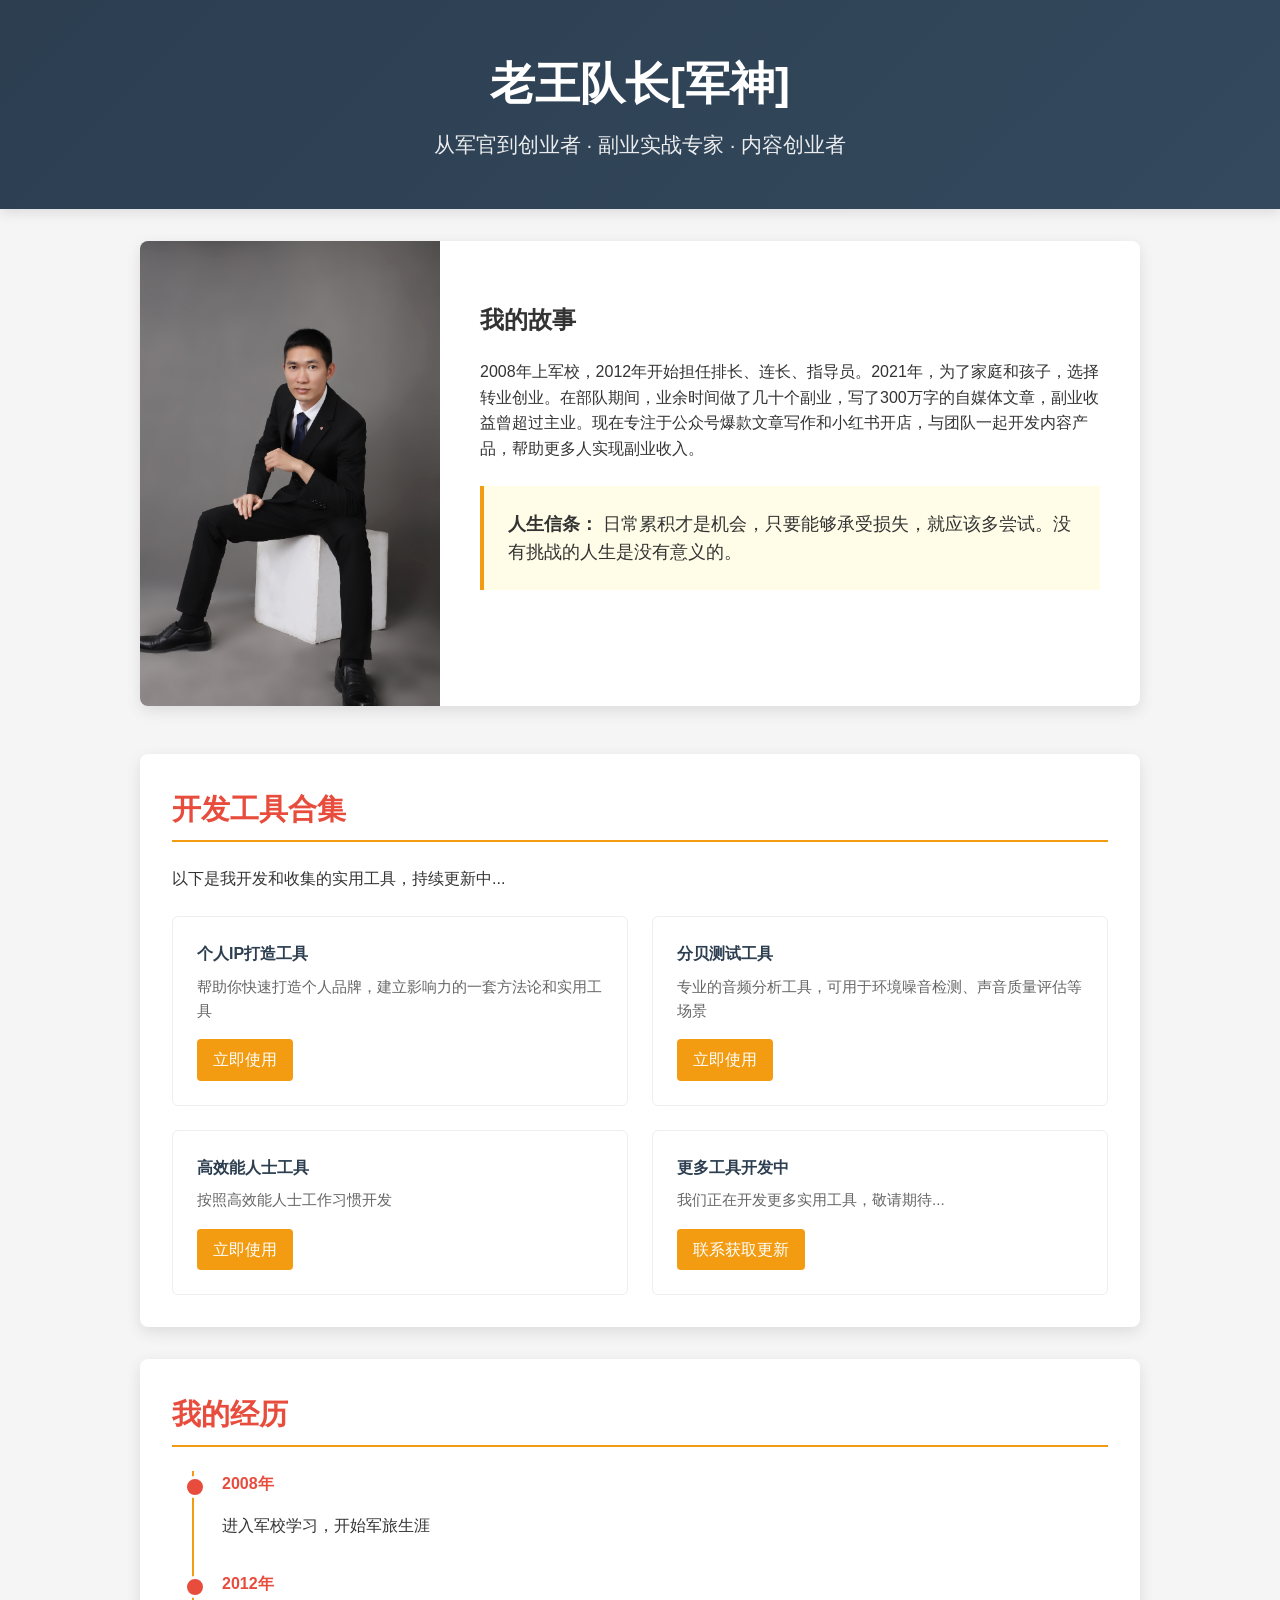
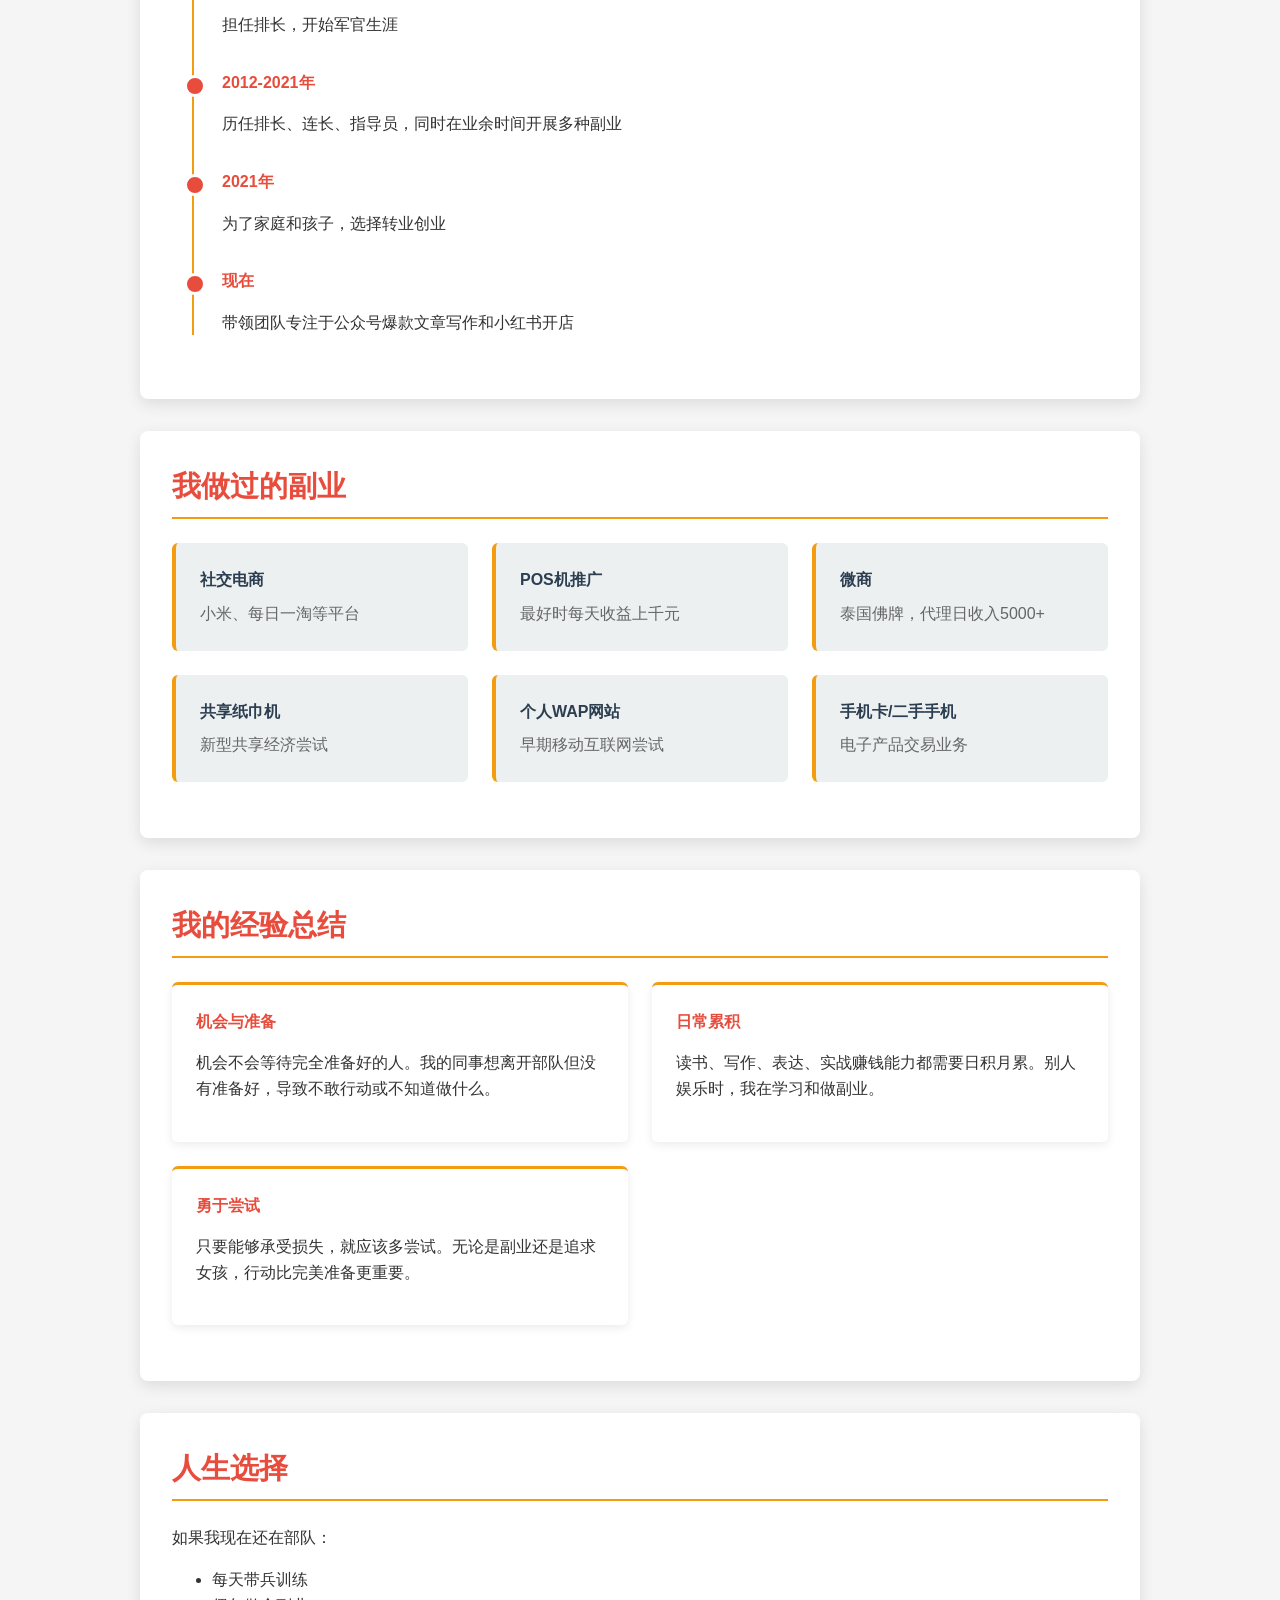
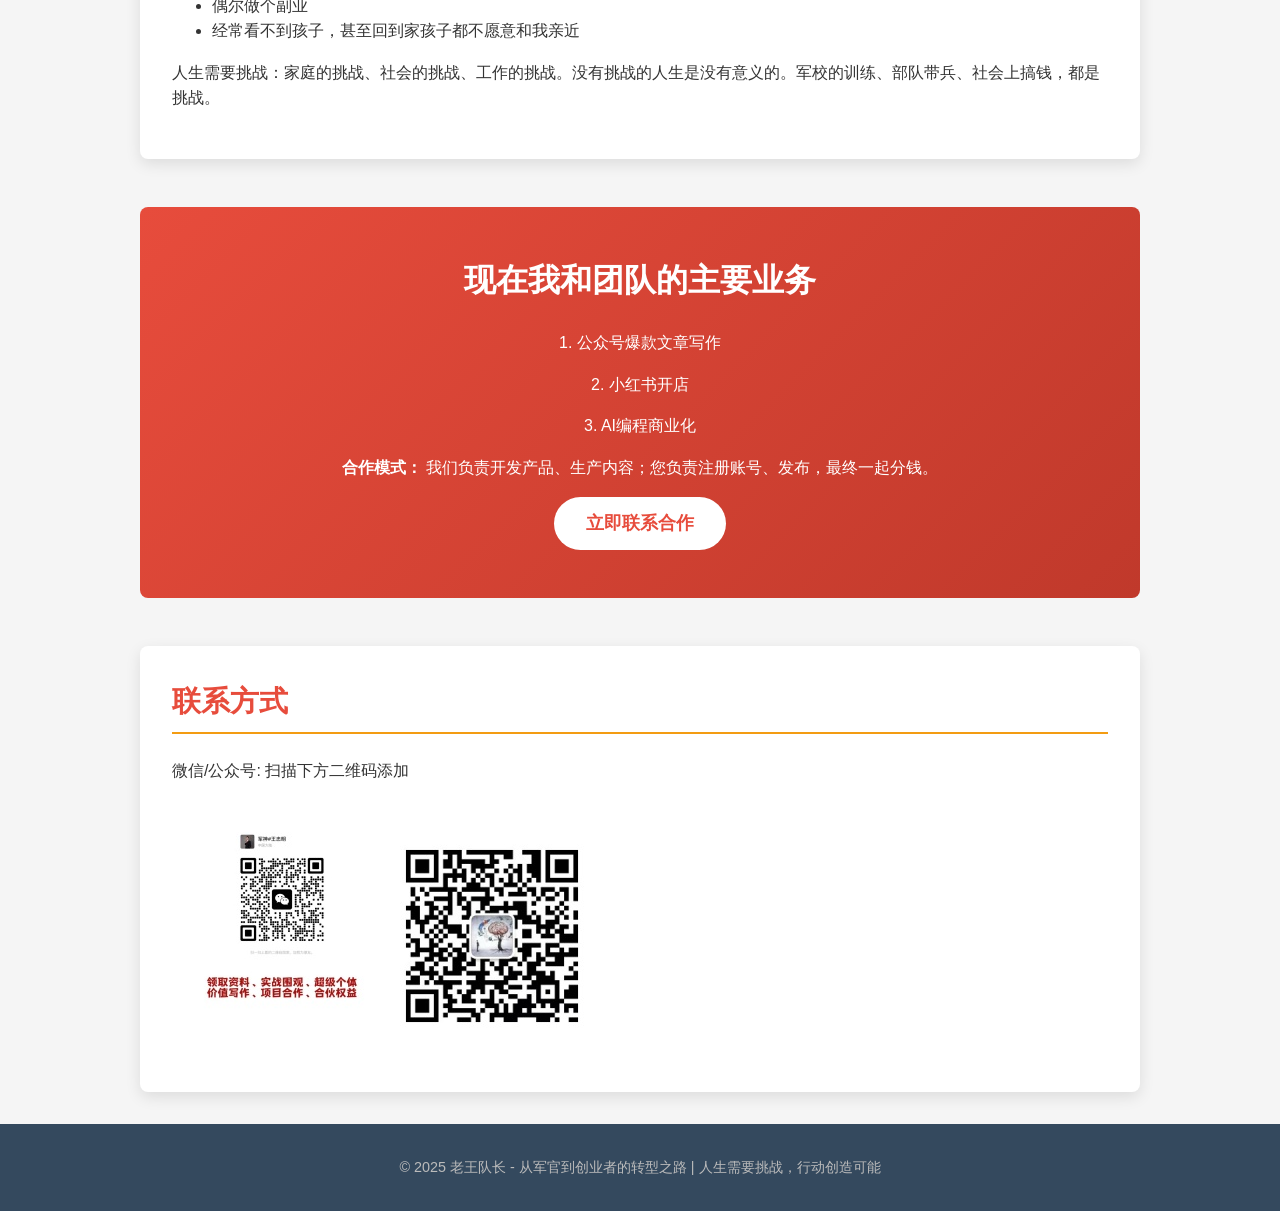
==== index.html @ f382cd91 "Update index.html" ====
<!DOCTYPE html>
<html lang="zh-CN">
<head>
    <meta charset="UTF-8">
    <meta name="viewport" content="width=device-width, initial-scale=1.0">
    <title>老王队长[军神] - 从军官到创业者的转型之路</title>
    <style>
        :root {
            --primary-color: #2c3e50;
            --secondary-color: #e74c3c;
            --accent-color: #f39c12;
            --light-color: #ecf0f1;
            --dark-color: #34495e;
        }
        body {
            font-family: 'Microsoft YaHei', 'PingFang SC', sans-serif;
            margin: 0;
            padding: 0;
            color: #333;
            line-height: 1.6;
            background-color: #f5f5f5;
        }
        .header {
            background: linear-gradient(135deg, var(--primary-color), var(--dark-color));
            color: white;
            text-align: center;
            padding: 3rem 0;
            position: relative;
            box-shadow: 0 4px 12px rgba(0, 0, 0, 0.1);
        }
        .header h1 {
            margin: 0;
            font-size: 2.8rem;
            font-weight: 700;
        }
        .header p {
            margin: 0.5rem 0 0;
            font-size: 1.3rem;
            opacity: 0.9;
            font-weight: 300;
        }
        .container {
            max-width: 1000px;
            margin: 2rem auto;
            padding: 0 1.5rem;
        }
        .profile-card {
            background: white;
            border-radius: 8px;
            box-shadow: 0 5px 15px rgba(0, 0, 0, 0.1);
            overflow: hidden;
            margin-bottom: 3rem;
            display: flex;
        }
        .profile-image {
            flex: 0 0 300px;
            background: #ddd;
            position: relative;
        }
        .profile-image img {
            width: 100%;
            height: 100%;
            object-fit: cover;
        }
        .profile-content {
            flex: 1;
            padding: 2.5rem;
        }
        .section {
            background: white;
            border-radius: 8px;
            box-shadow: 0 5px 15px rgba(0, 0, 0, 0.1);
            padding: 2rem;
            margin-bottom: 2rem;
        }
        .section-title {
            color: var(--secondary-color);
            border-bottom: 2px solid var(--accent-color);
            padding-bottom: 0.5rem;
            margin: 0 0 1.5rem;
            font-size: 1.8rem;
            font-weight: 600;
        }
        .highlight {
            background-color: #fffde7;
            padding: 1.5rem;
            border-left: 4px solid var(--accent-color);
            margin: 1.5rem 0;
            font-size: 1.1rem;
        }
        .timeline {
            position: relative;
            padding-left: 50px;
        }
        .timeline:before {
            content: '';
            position: absolute;
            left: 20px;
            top: 0;
            bottom: 0;
            width: 2px;
            background: var(--accent-color);
        }
        .timeline-item {
            position: relative;
            margin-bottom: 2rem;
        }
        .timeline-item:before {
            content: '';
            position: absolute;
            left: -38px;
            top: 5px;
            width: 16px;
            height: 16px;
            border-radius: 50%;
            background: var(--secondary-color);
            border: 3px solid white;
        }
        .timeline-year {
            font-weight: 700;
            color: var(--secondary-color);
            margin-bottom: 0.5rem;
        }
        .business-list {
            display: grid;
            grid-template-columns: repeat(auto-fill, minmax(250px, 1fr));
            gap: 1.5rem;
            margin: 1.5rem 0;
        }
        .business-card {
            background: var(--light-color);
            padding: 1.5rem;
            border-radius: 6px;
            border-left: 4px solid var(--accent-color);
        }
        .business-card h4 {
            margin: 0 0 0.5rem;
            color: var(--primary-color);
        }
        .business-card p {
            margin: 0;
            color: #666;
        }
        .insights {
            display: grid;
            grid-template-columns: repeat(auto-fill, minmax(300px, 1fr));
            gap: 1.5rem;
            margin: 1.5rem 0;
        }
        .insight-card {
            background: white;
            padding: 1.5rem;
            border-radius: 6px;
            box-shadow: 0 3px 10px rgba(0, 0, 0, 0.08);
            border-top: 3px solid var(--accent-color);
        }
        .insight-card h4 {
            margin: 0 0 1rem;
            color: var(--secondary-color);
        }
        .cta {
            background: linear-gradient(135deg, var(--secondary-color), #c0392b);
            color: white;
            text-align: center;
            padding: 3rem 2rem;
            border-radius: 8px;
            margin: 3rem 0;
        }
        .cta h2 {
            margin: 0 0 1.5rem;
            font-size: 2rem;
        }
        .cta-btn {
            display: inline-block;
            background: white;
            color: var(--secondary-color);
            padding: 0.8rem 2rem;
            border-radius: 30px;
            text-decoration: none;
            font-weight: 600;
            font-size: 1.1rem;
            transition: all 0.3s ease;
        }
        .cta-btn:hover {
            transform: translateY(-3px);
            box-shadow: 0 5px 15px rgba(0, 0, 0, 0.2);
        }
        .footer {
            text-align: center;
            padding: 2rem;
            background: var(--dark-color);
            color: #bbb;
            font-size: 0.9rem;
        }
        /* 新增工具合集样式 */
        .tools-section {
            background: white;
            border-radius: 8px;
            box-shadow: 0 5px 15px rgba(0, 0, 0, 0.1);
            padding: 2rem;
            margin-bottom: 2rem;
        }
        .tools-grid {
            display: grid;
            grid-template-columns: repeat(auto-fill, minmax(300px, 1fr));
            gap: 1.5rem;
            margin-top: 1.5rem;
        }
        .tool-card {
            border: 1px solid #eee;
            border-radius: 6px;
            padding: 1.5rem;
            transition: all 0.3s ease;
        }
        .tool-card:hover {
            transform: translateY(-5px);
            box-shadow: 0 10px 20px rgba(0, 0, 0, 0.1);
        }
        .tool-card h4 {
            margin: 0 0 0.5rem;
            color: var(--primary-color);
        }
        .tool-card p {
            margin: 0 0 1rem;
            color: #666;
            font-size: 0.95rem;
        }
        .tool-link {
            display: inline-block;
            background: var(--accent-color);
            color: white;
            padding: 0.5rem 1rem;
            border-radius: 4px;
            text-decoration: none;
            font-weight: 500;
            transition: all 0.3s ease;
        }
        .tool-link:hover {
            background: var(--secondary-color);
        }
        @media (max-width: 768px) {
            .profile-card {
                flex-direction: column;
            }
            .profile-image {
                flex: 0 0 250px;
            }
            .header h1 {
                font-size: 2.2rem;
            }
        }
    </style>
</head>
<body>
    <div class="header">
        <h1>老王队长[军神]</h1>
        <p>从军官到创业者 · 副业实战专家 · 内容创业者</p>
    </div>

    <div class="container">
        <div class="profile-card">
            <div class="profile-image">
                <!-- 替换为您的真实照片 -->
                <img src="zhaopian1.jpg" alt="军神">
            </div>
            <div class="profile-content">
                <h2>我的故事</h2>
                <p>2008年上军校，2012年开始担任排长、连长、指导员。2021年，为了家庭和孩子，选择转业创业。在部队期间，业余时间做了几十个副业，写了300万字的自媒体文章，副业收益曾超过主业。现在专注于公众号爆款文章写作和小红书开店，与团队一起开发内容产品，帮助更多人实现副业收入。</p>
                
                <div class="highlight">
                    <strong>人生信条：</strong> 日常累积才是机会，只要能够承受损失，就应该多尝试。没有挑战的人生是没有意义的。
                </div>
            </div>
        </div>

        <!-- 新增工具合集栏目 -->
        <div class="tools-section">
            <h2 class="section-title">开发工具合集</h2>
            <p>以下是我开发和收集的实用工具，持续更新中...</p>
            
            <div class="tools-grid">
                <div class="tool-card">
                    <h4>个人IP打造工具</h4>
                    <p>帮助你快速打造个人品牌，建立影响力的一套方法论和实用工具</p>
                    <a href="ger.html" class="tool-link">立即使用</a>
                </div>
                
                <div class="tool-card">
                    <h4>分贝测试工具</h4>
                    <p>专业的音频分析工具，可用于环境噪音检测、声音质量评估等场景</p>
                    <a href="fenbei.html" class="tool-link">立即使用</a>
                </div>

                   <div class="tool-card">
                    <h4>高效能人士工具</h4>
                    <p>按照高效能人士工作习惯开发</p>
                    <a href="qige.html" class="tool-link">立即使用</a>
                </div>
                
                <div class="tool-card">
                    <h4>更多工具开发中</h4>
                    <p>我们正在开发更多实用工具，敬请期待...</p>
                    <a href="#contact" class="tool-link">联系获取更新</a>
                </div>
            </div>
        </div>

        <div class="section">
            <h2 class="section-title">我的经历</h2>
            <div class="timeline">
                <div class="timeline-item">
                    <div class="timeline-year">2008年</div>
                    <p>进入军校学习，开始军旅生涯</p>
                </div>
                <div class="timeline-item">
                    <div class="timeline-year">2012年</div>
                    <p>担任排长，开始军官生涯</p>
                </div>
                <div class="timeline-item">
                    <div class="timeline-year">2012-2021年</div>
                    <p>历任排长、连长、指导员，同时在业余时间开展多种副业</p>
                </div>
                <div class="timeline-item">
                    <div class="timeline-year">2021年</div>
                    <p>为了家庭和孩子，选择转业创业</p>
                </div>
                <div class="timeline-item">
                    <div class="timeline-year">现在</div>
                    <p>带领团队专注于公众号爆款文章写作和小红书开店</p>
                </div>
            </div>
        </div>

        <div class="section">
            <h2 class="section-title">我做过的副业</h2>
            <div class="business-list">
                <div class="business-card">
                    <h4>社交电商</h4>
                    <p>小米、每日一淘等平台</p>
                </div>
                <div class="business-card">
                    <h4>POS机推广</h4>
                    <p>最好时每天收益上千元</p>
                </div>
                <div class="business-card">
                    <h4>微商</h4>
                    <p>泰国佛牌，代理日收入5000+</p>
                </div>
                <div class="business-card">
                    <h4>共享纸巾机</h4>
                    <p>新型共享经济尝试</p>
                </div>
                <div class="business-card">
                    <h4>个人WAP网站</h4>
                    <p>早期移动互联网尝试</p>
                </div>
                <div class="business-card">
                    <h4>手机卡/二手手机</h4>
                    <p>电子产品交易业务</p>
                </div>
            </div>
        </div>

        <div class="section">
            <h2 class="section-title">我的经验总结</h2>
            <div class="insights">
                <div class="insight-card">
                    <h4>机会与准备</h4>
                    <p>机会不会等待完全准备好的人。我的同事想离开部队但没有准备好，导致不敢行动或不知道做什么。</p>
                </div>
                <div class="insight-card">
                    <h4>日常累积</h4>
                    <p>读书、写作、表达、实战赚钱能力都需要日积月累。别人娱乐时，我在学习和做副业。</p>
                </div>
                <div class="insight-card">
                    <h4>勇于尝试</h4>
                    <p>只要能够承受损失，就应该多尝试。无论是副业还是追求女孩，行动比完美准备更重要。</p>
                </div>
            </div>
        </div>

        <div class="section">
            <h2 class="section-title">人生选择</h2>
            <p>如果我现在还在部队：</p>
            <ul>
                <li>每天带兵训练</li>
                <li>偶尔做个副业</li>
                <li>经常看不到孩子，甚至回到家孩子都不愿意和我亲近</li>
            </ul>
            <p>人生需要挑战：家庭的挑战、社会的挑战、工作的挑战。没有挑战的人生是没有意义的。军校的训练、部队带兵、社会上搞钱，都是挑战。</p>
        </div>

        <div class="cta">
            <h2>现在我和团队的主要业务</h2>
            <p>1. 公众号爆款文章写作</p>
            <p>2. 小红书开店</p>
            <p>3. AI编程商业化</p>
            <p><strong>合作模式：</strong> 我们负责开发产品、生产内容；您负责注册账号、发布，最终一起分钱。</p>
            <a href="#contact" class="cta-btn">立即联系合作</a>
        </div>

        <div id="contact" class="section">
            <h2 class="section-title">联系方式</h2>
            <p>微信/公众号: 扫描下方二维码添加</p>
            <!-- 这里可以添加微信二维码图片 -->
            <img src="erweima2.jpg" alt="微信二维码" style="margin: 1rem 0;"><img src="jzdn2.jpg" alt="公众号二维码" style="margin: 1rem 0;">
        </div>
    </div>

    <div class="footer">
        &copy; 2025 老王队长 - 从军官到创业者的转型之路 | 人生需要挑战，行动创造可能
    </div>
</body>
</html>
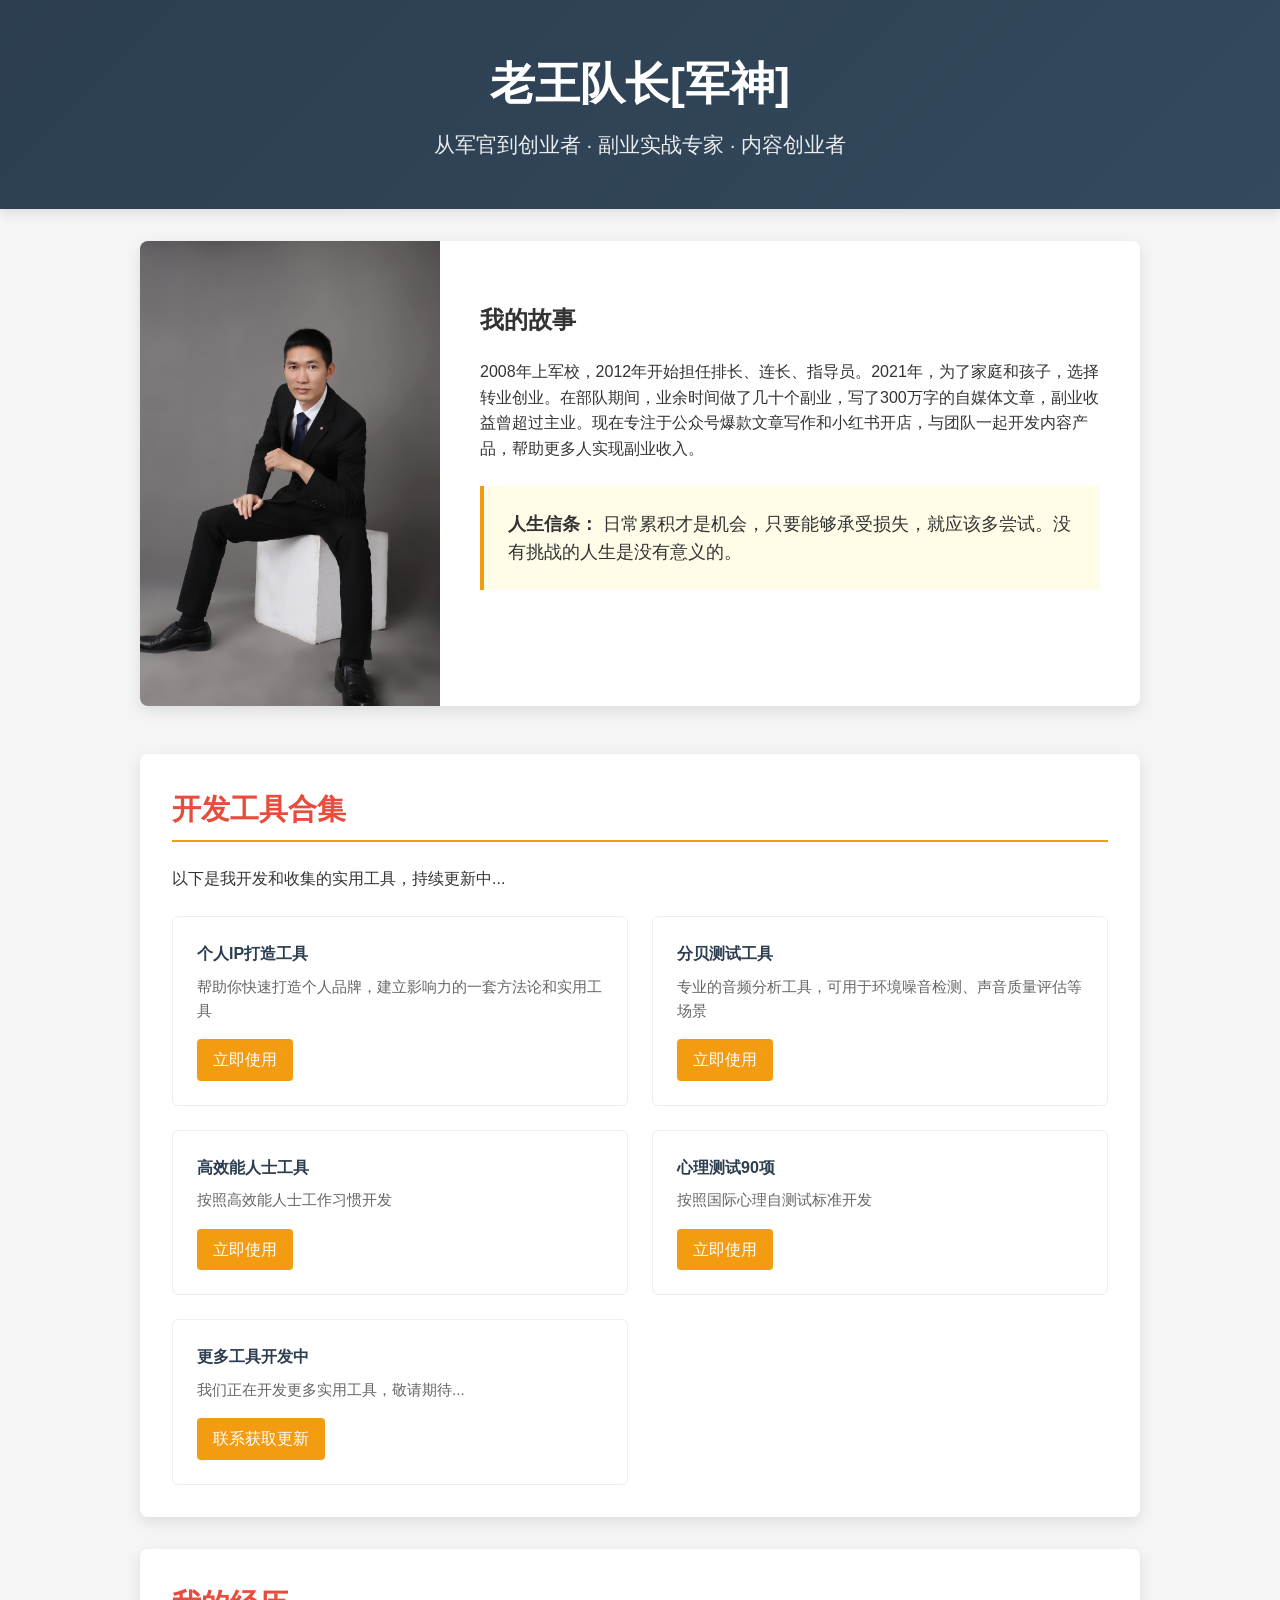
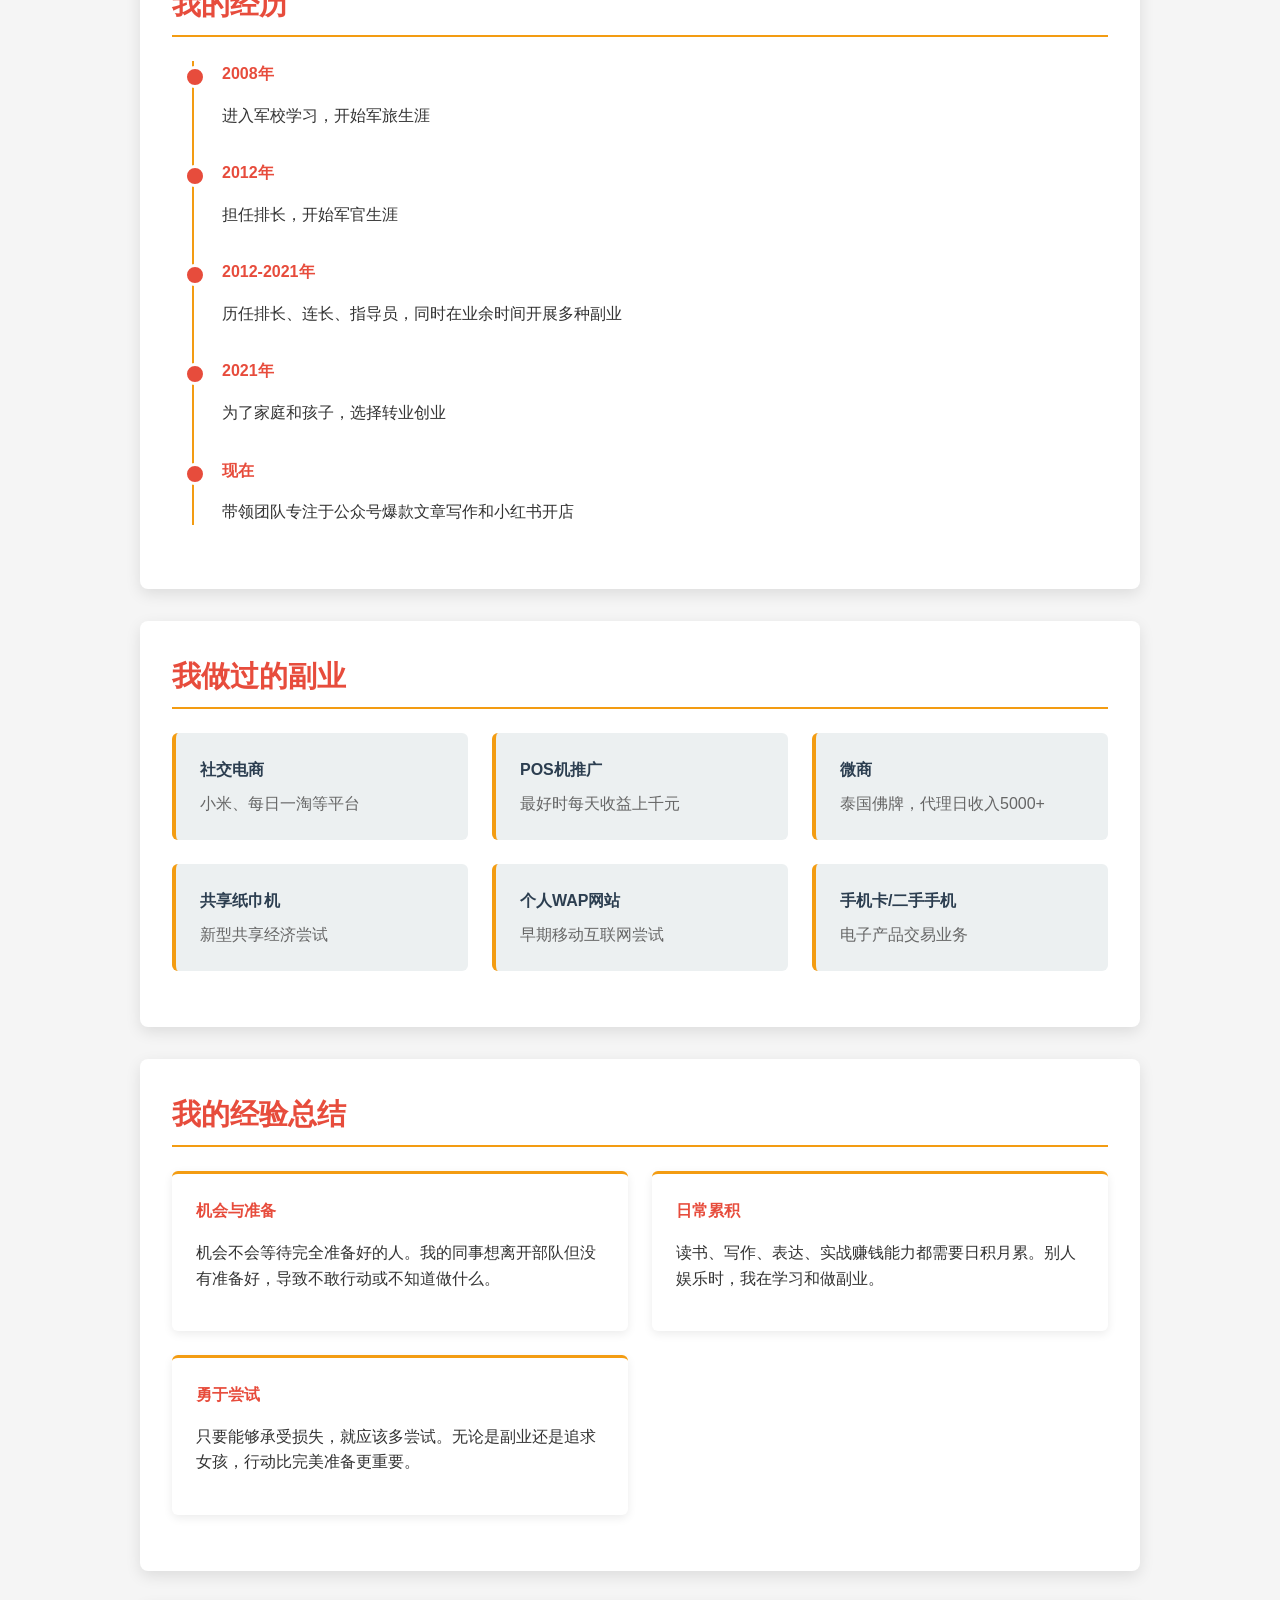
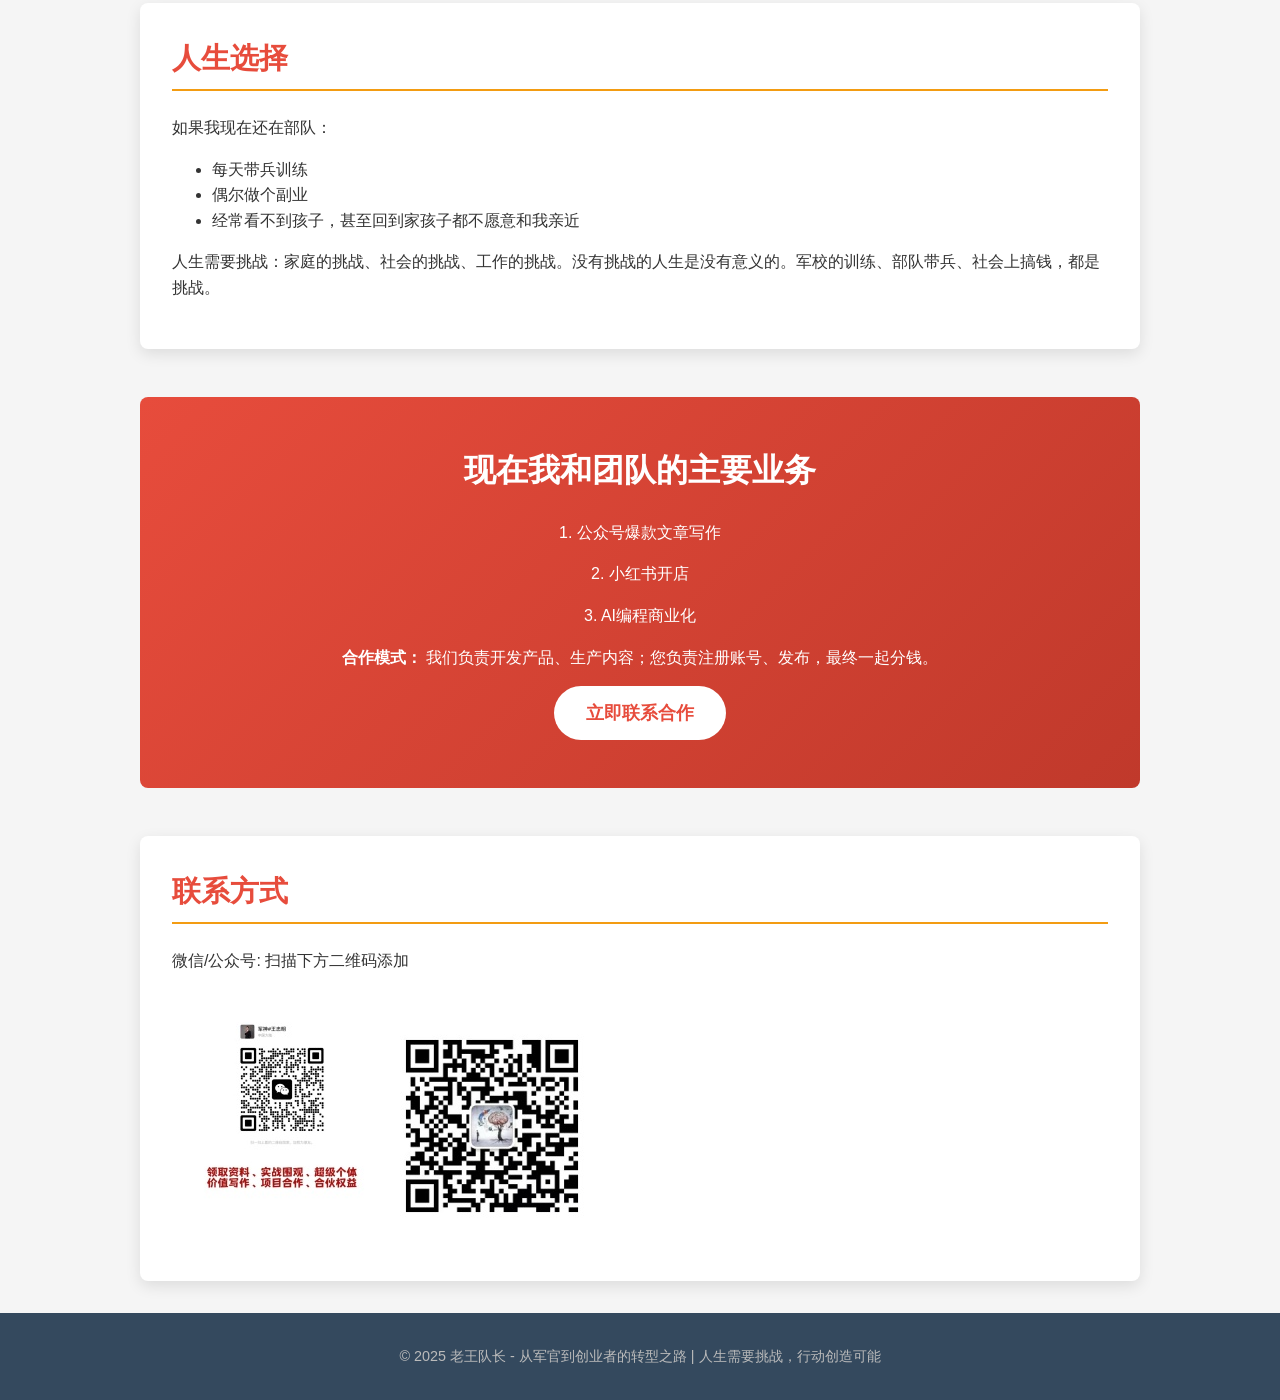
==== commit 3e8abc26: "Update index.html" ====
--- a/index.html
+++ b/index.html
@@ -296,7 +296,11 @@
                     <p>按照高效能人士工作习惯开发</p>
                     <a href="qige.html" class="tool-link">立即使用</a>
                 </div>
-                
+                 <div class="tool-card">
+                    <h4>心理测试90项</h4>
+                    <p>按照国际心理自测试标准开发</p>
+                    <a href="scl90.html" class="tool-link">立即使用</a>
+                </div>
                 <div class="tool-card">
                     <h4>更多工具开发中</h4>
                     <p>我们正在开发更多实用工具，敬请期待...</p>
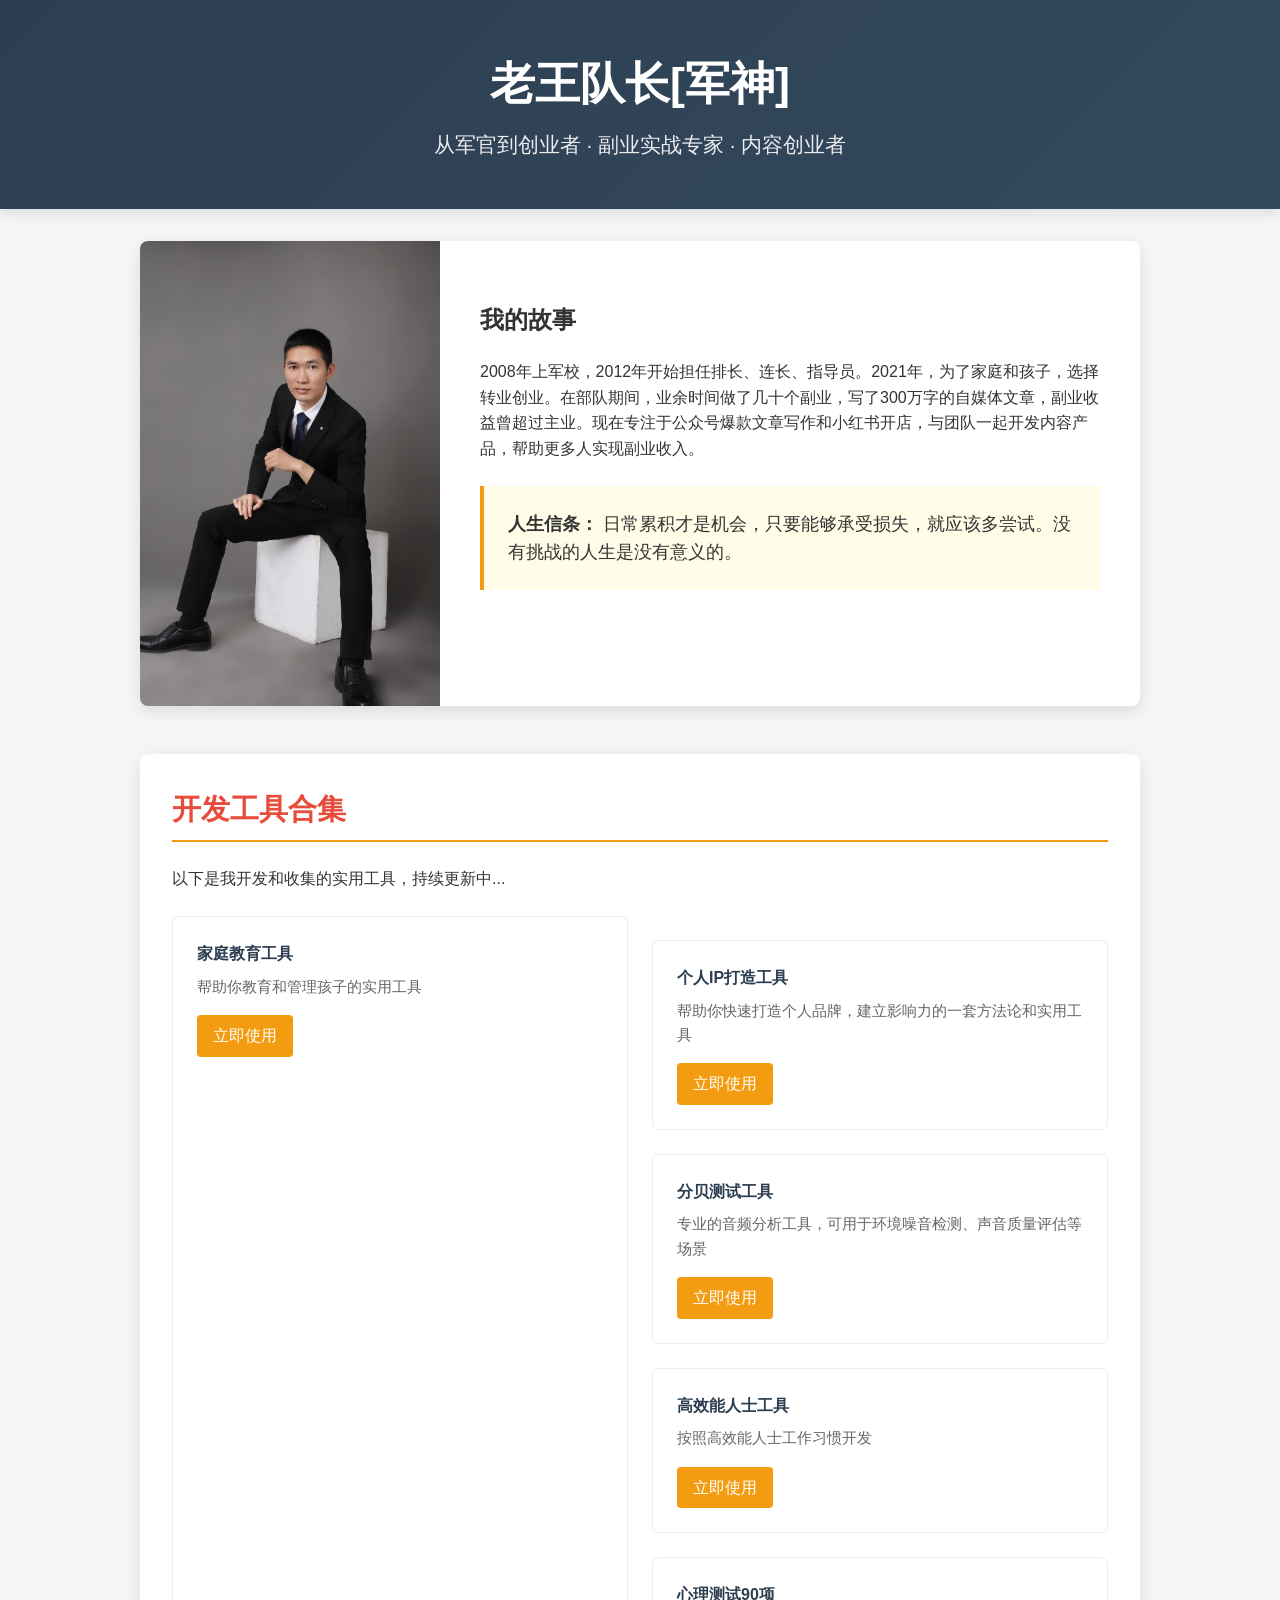
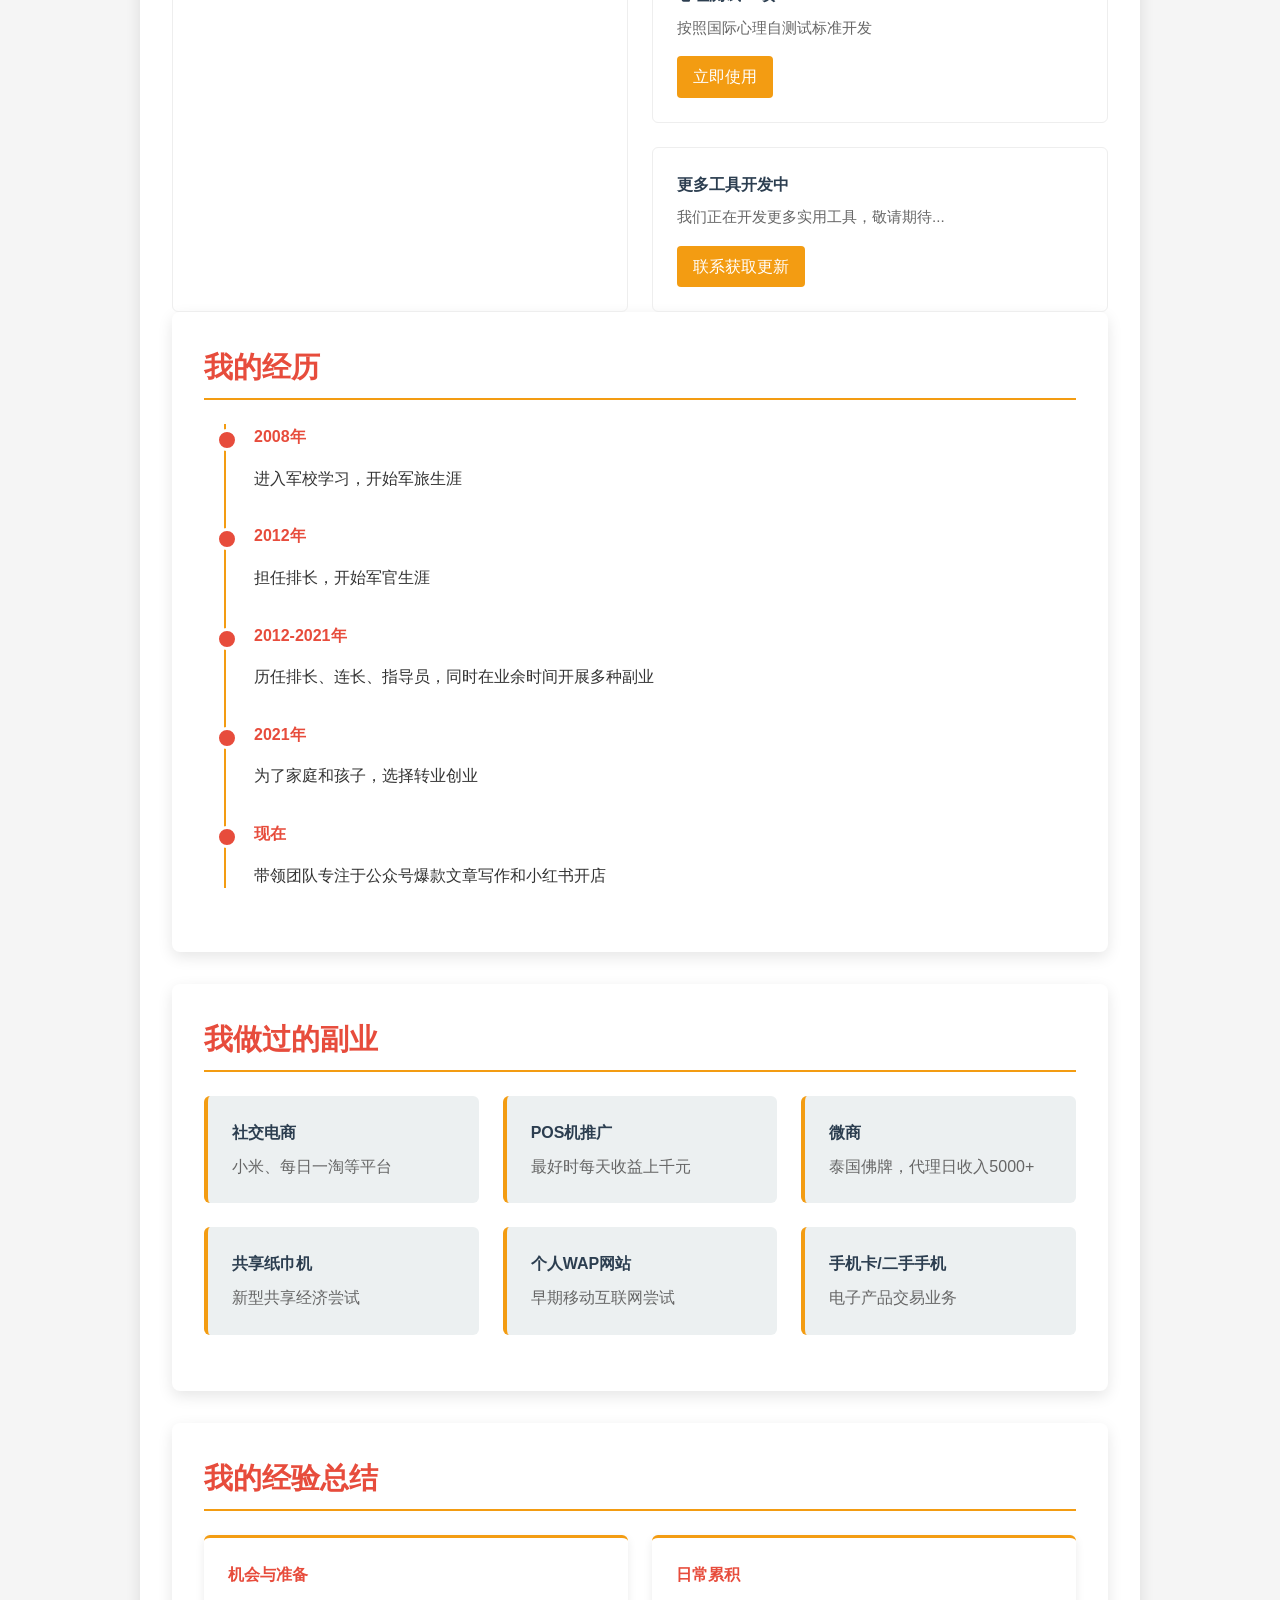
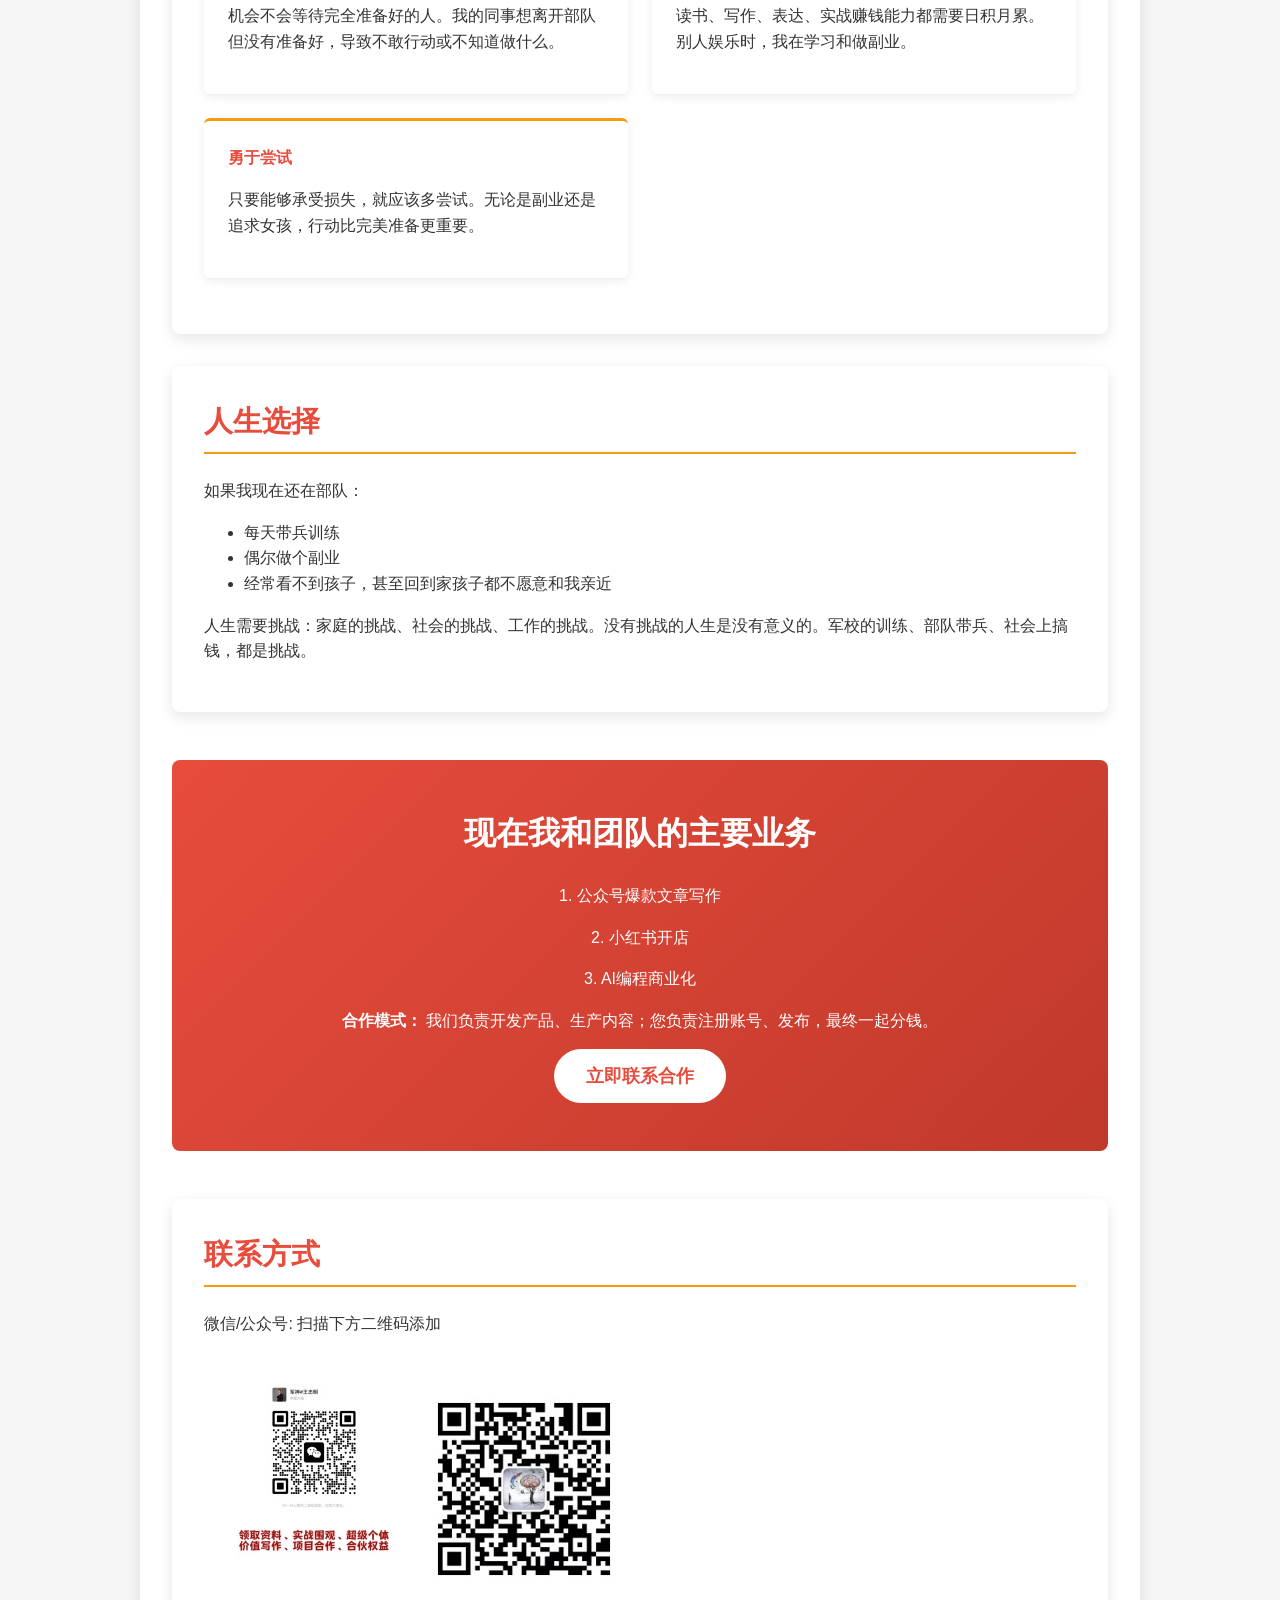
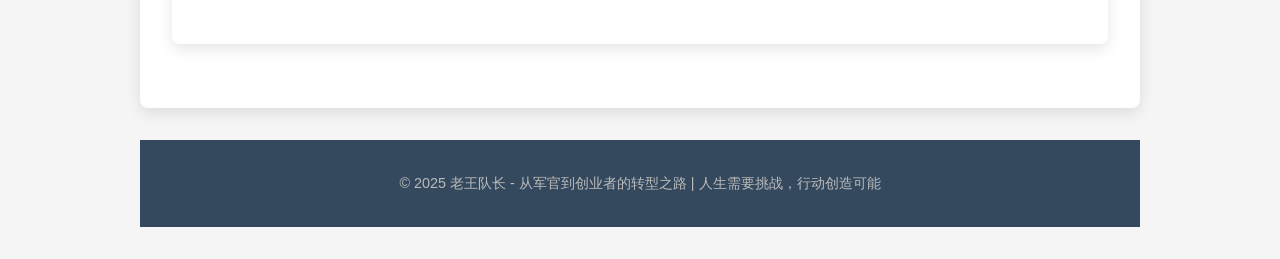
==== commit d5af7b62: "Update index.html" ====
--- a/index.html
+++ b/index.html
@@ -277,6 +277,12 @@
         <div class="tools-section">
             <h2 class="section-title">开发工具合集</h2>
             <p>以下是我开发和收集的实用工具，持续更新中...</p>
+                 <div class="tools-grid">
+                <div class="tool-card">
+                    <h4>家庭教育工具</h4>
+                    <p>帮助你教育和管理孩子的实用工具</p>
+                    <a href="jiating.html" class="tool-link">立即使用</a>
+                </div>
             
             <div class="tools-grid">
                 <div class="tool-card">
@@ -416,3 +422,5 @@
     </div>
 </body>
 </html>
+<script async src="https://pagead2.googlesyndication.com/pagead/js/adsbygoogle.js?client=ca-pub-6519761558494072"
+     crossorigin="anonymous"></script>
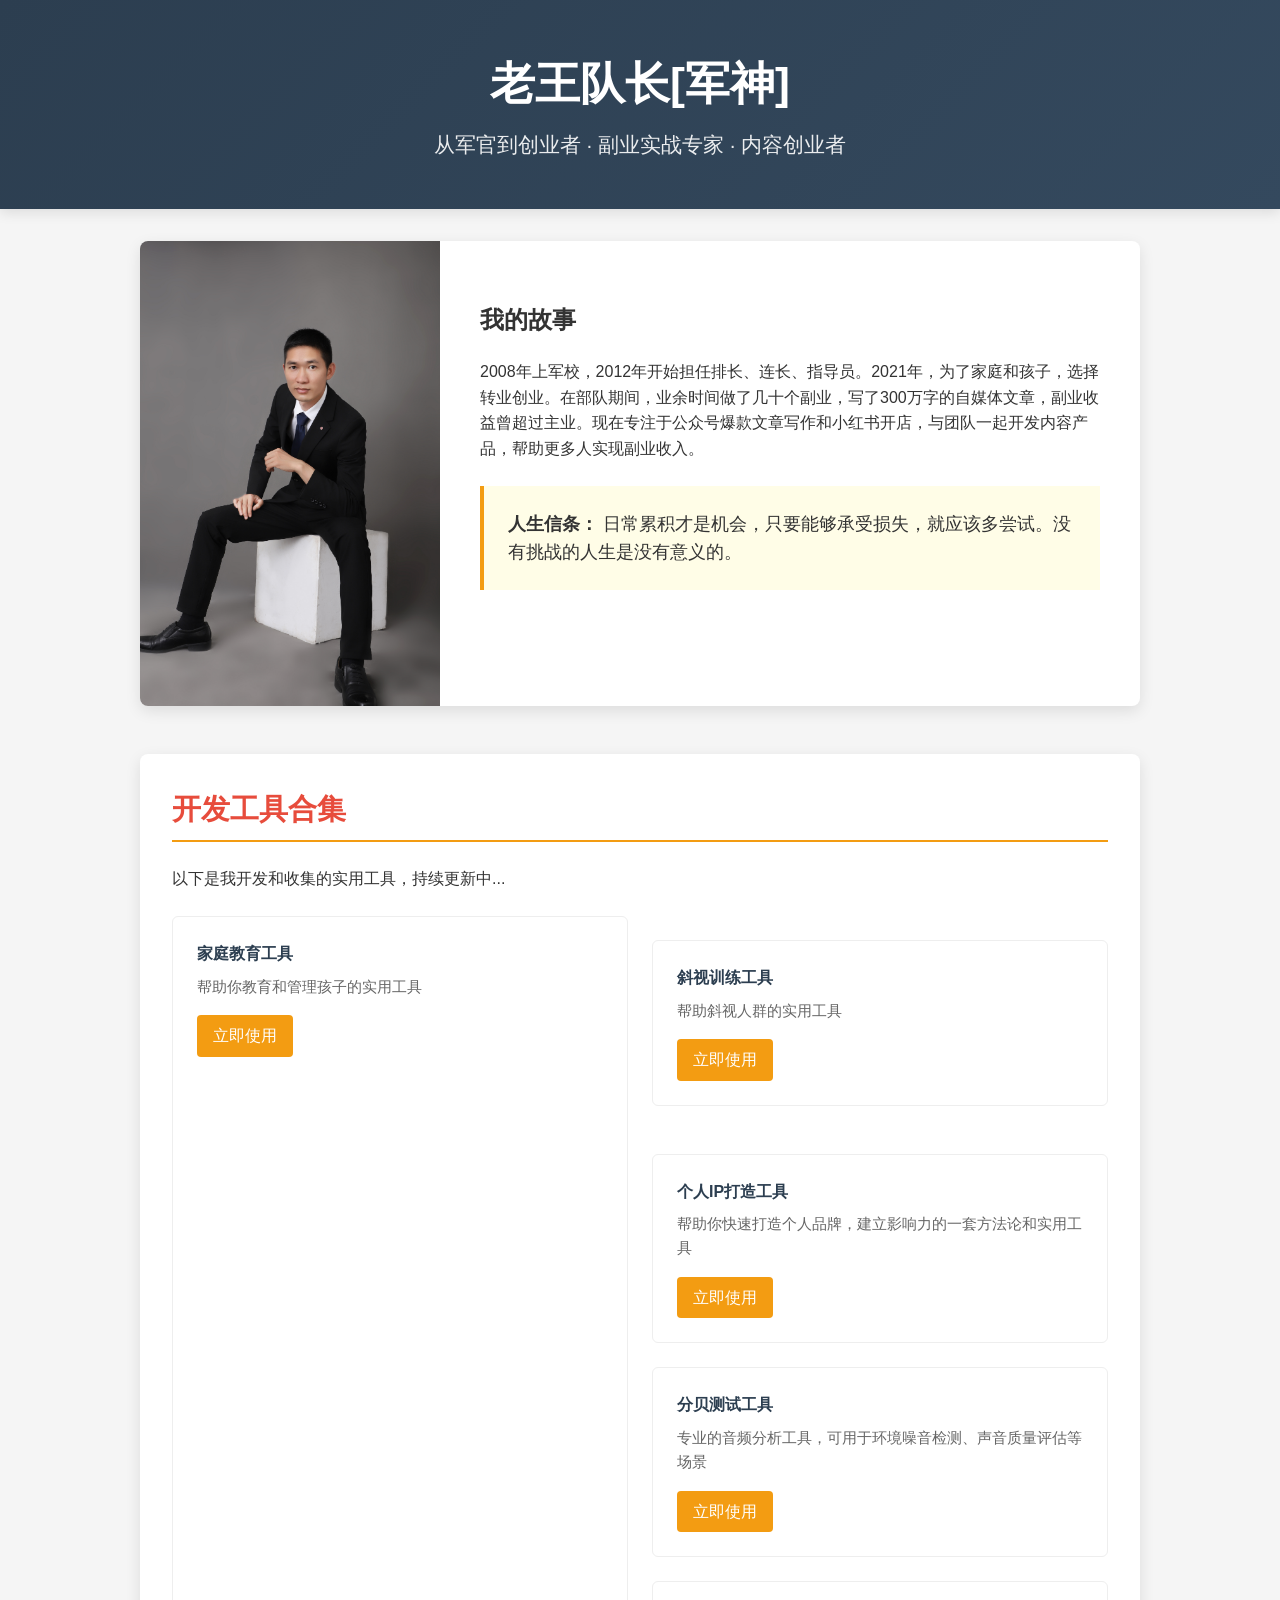
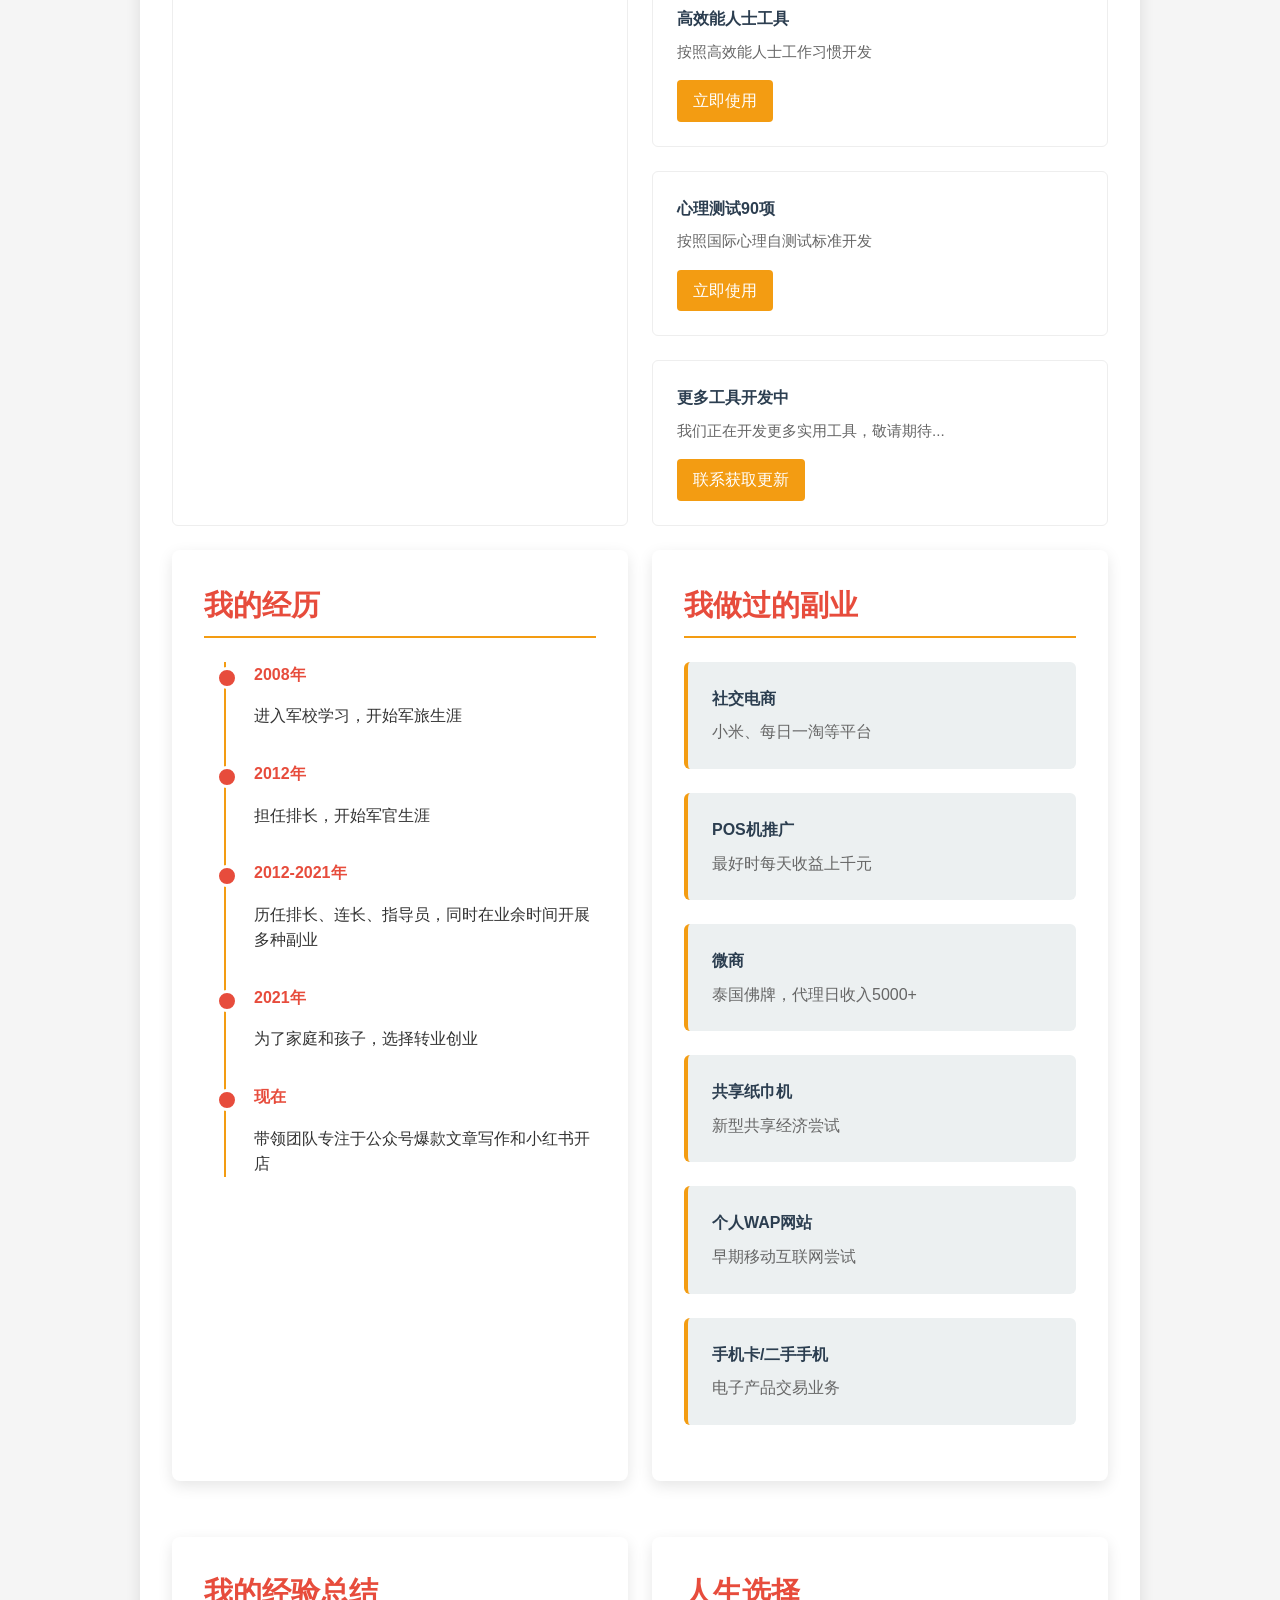
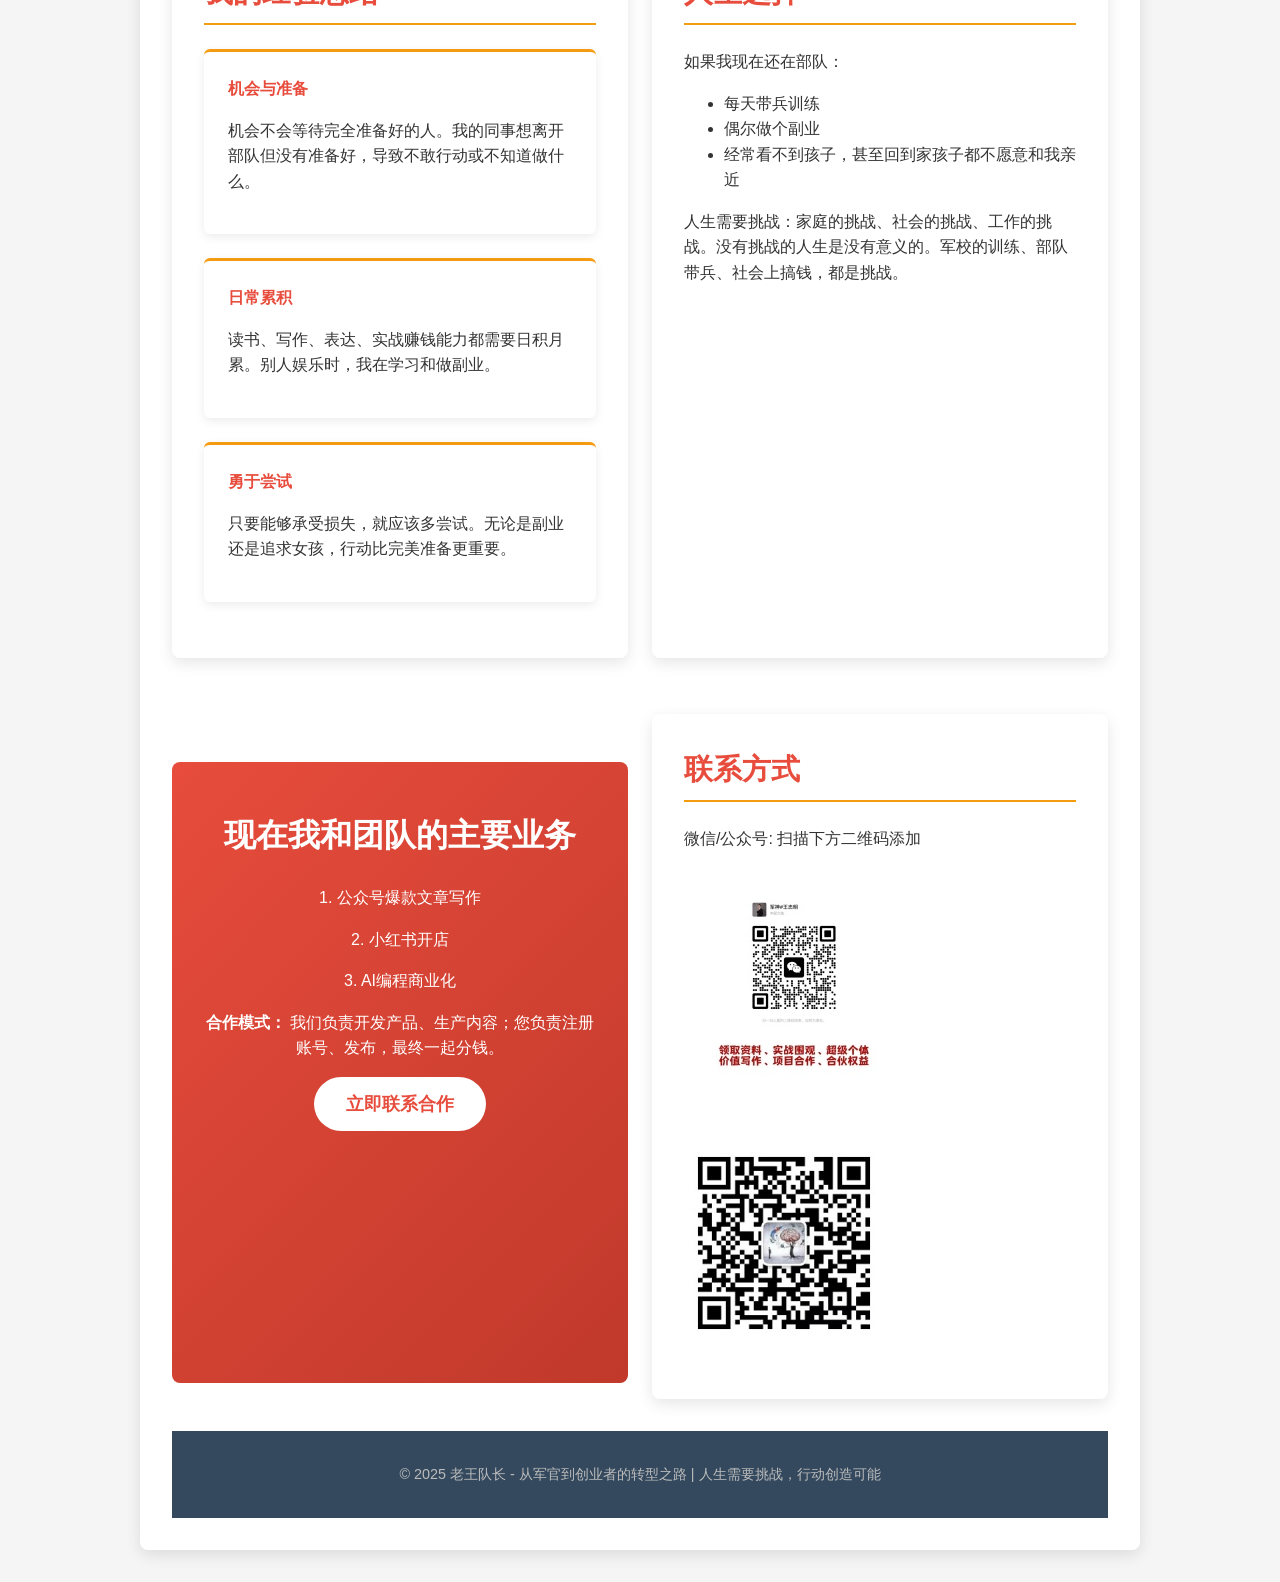
==== commit f761a6fb: "Update index.html" ====
--- a/index.html
+++ b/index.html
@@ -283,6 +283,12 @@
                     <p>帮助你教育和管理孩子的实用工具</p>
                     <a href="jiating.html" class="tool-link">立即使用</a>
                 </div>
+                       <div class="tools-grid">
+                <div class="tool-card">
+                    <h4>斜视训练工具</h4>
+                    <p>帮助斜视人群的实用工具</p>
+                    <a href="xieshi.html" class="tool-link">立即使用</a>
+                </div>
             
             <div class="tools-grid">
                 <div class="tool-card">
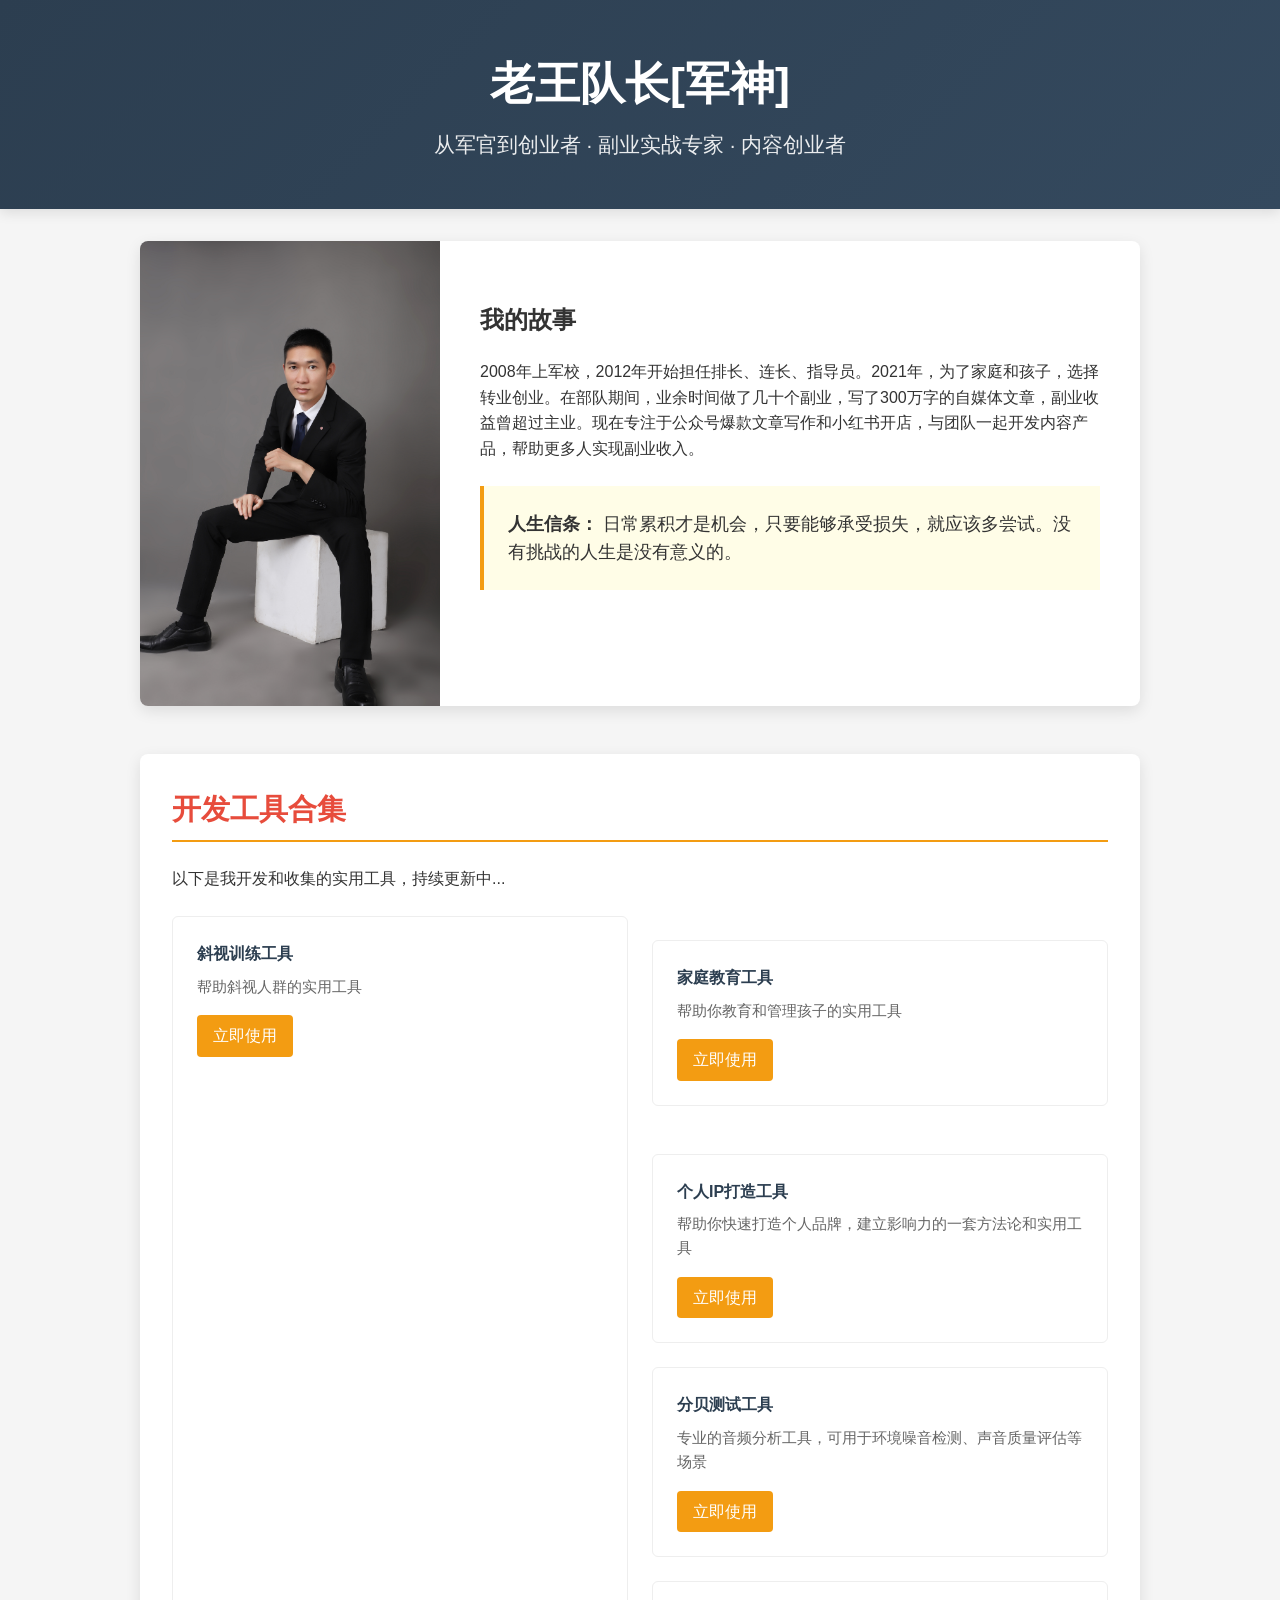
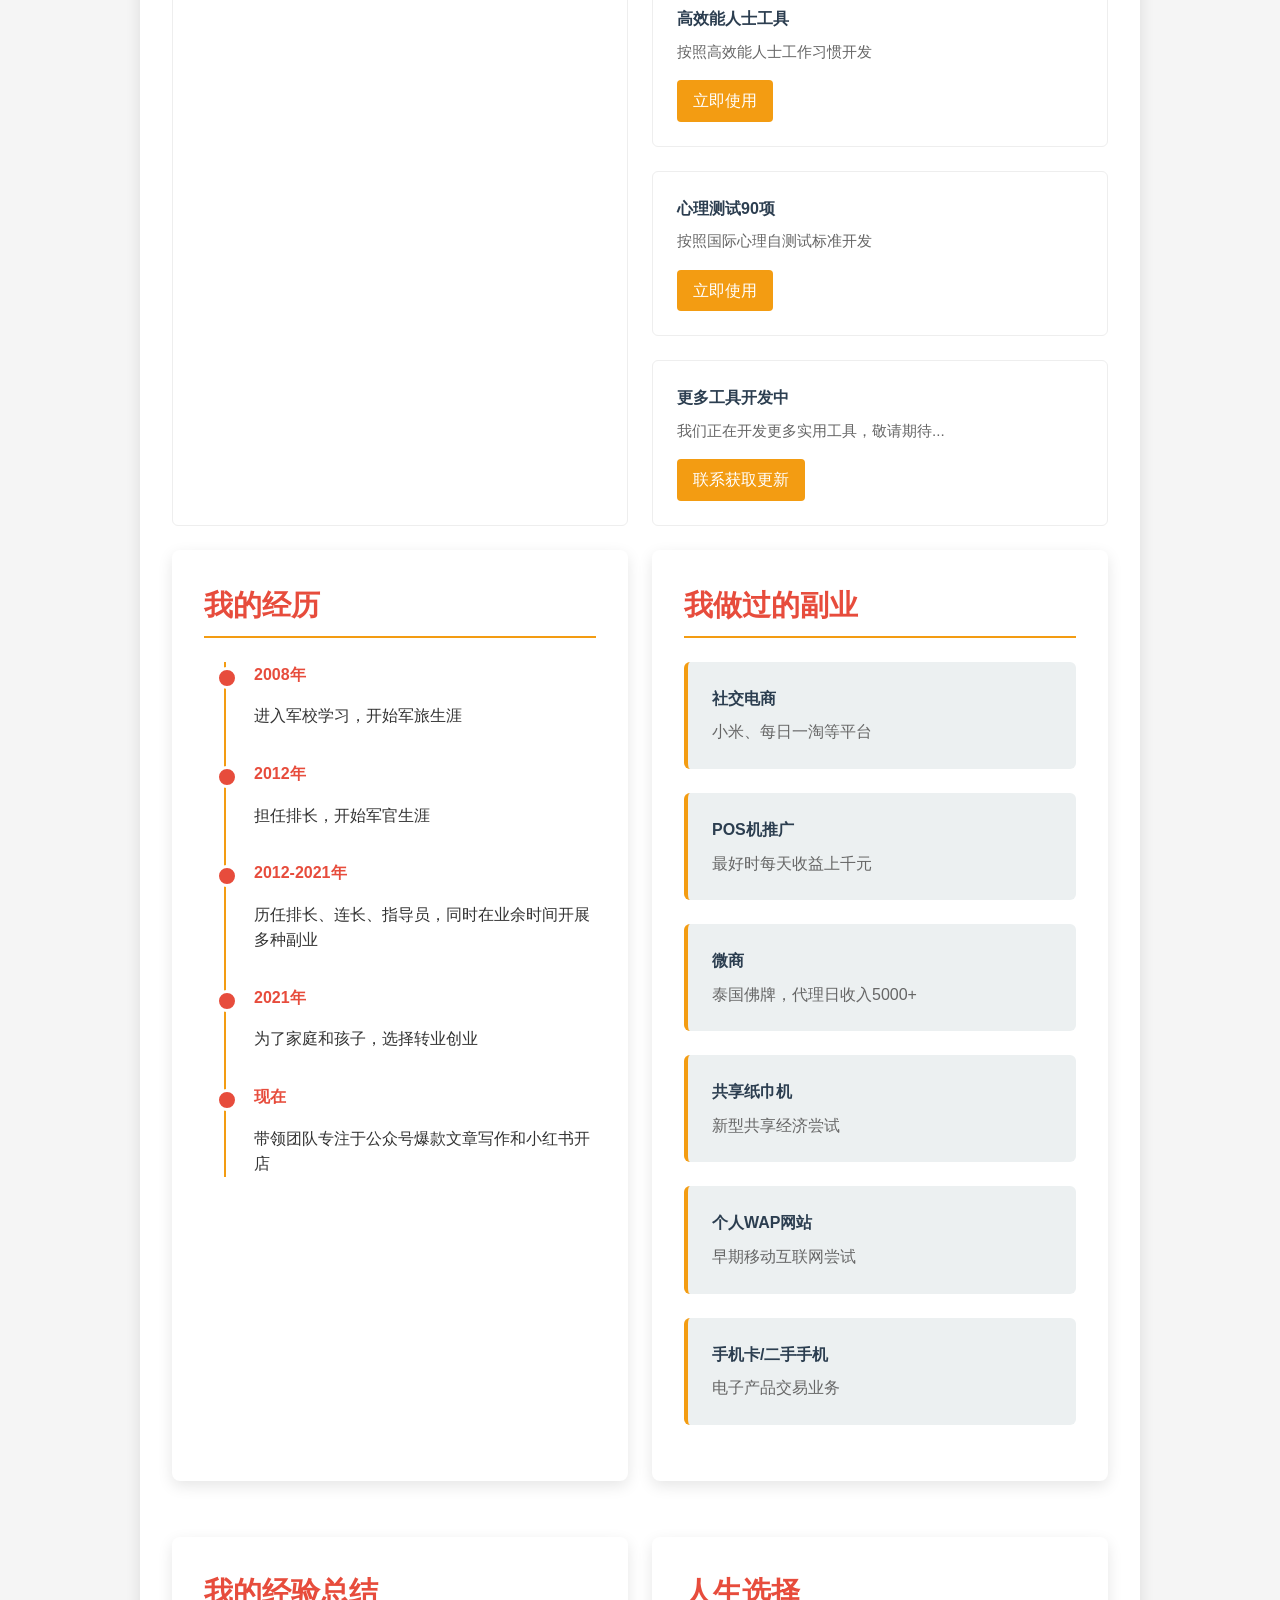
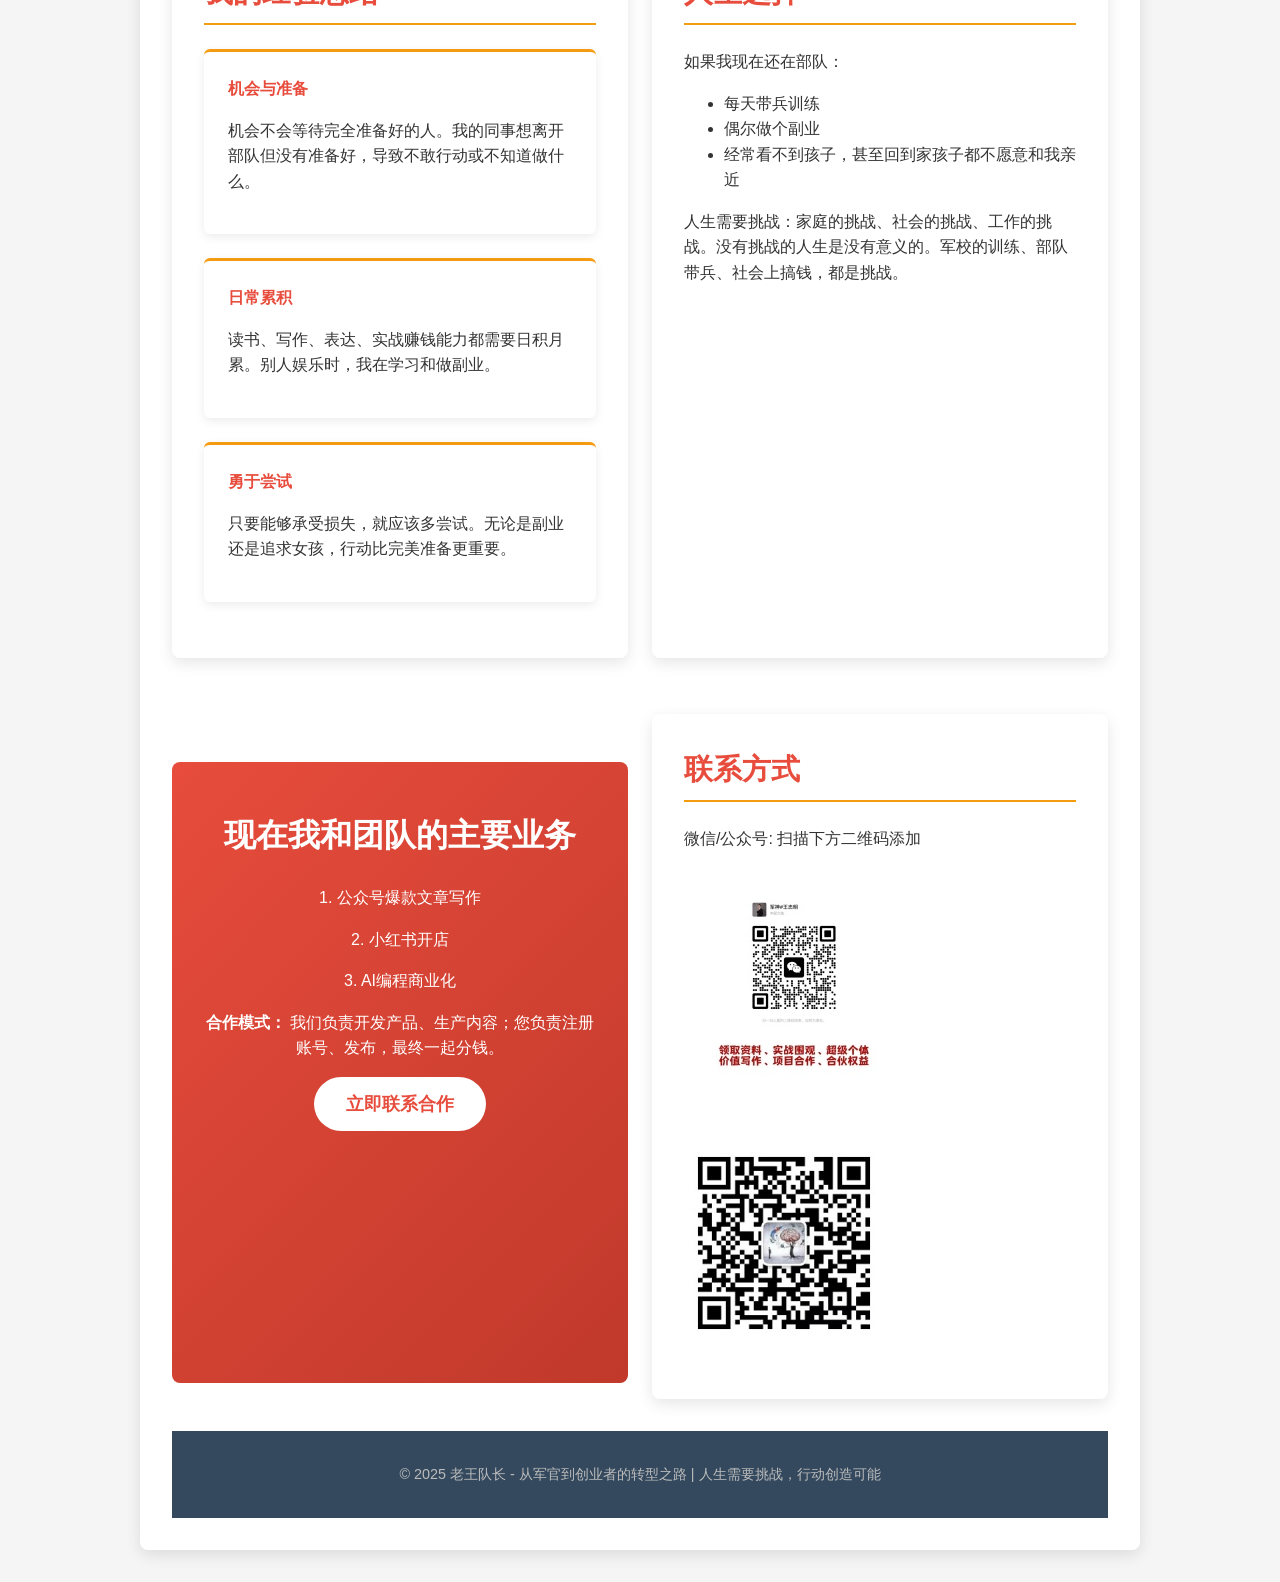
==== commit 1d5a0c48: "Update index.html" ====
--- a/index.html
+++ b/index.html
@@ -277,18 +277,19 @@
         <div class="tools-section">
             <h2 class="section-title">开发工具合集</h2>
             <p>以下是我开发和收集的实用工具，持续更新中...</p>
-                 <div class="tools-grid">
+            <div class="tools-grid">
+                <div class="tool-card">
+                    <h4>斜视训练工具</h4>
+                    <p>帮助斜视人群的实用工具</p>
+                    <a href="xieshi.html" class="tool-link">立即使用</a>
+                </div>     
+            <div class="tools-grid">
                 <div class="tool-card">
                     <h4>家庭教育工具</h4>
                     <p>帮助你教育和管理孩子的实用工具</p>
                     <a href="jiating.html" class="tool-link">立即使用</a>
                 </div>
-                       <div class="tools-grid">
-                <div class="tool-card">
-                    <h4>斜视训练工具</h4>
-                    <p>帮助斜视人群的实用工具</p>
-                    <a href="xieshi.html" class="tool-link">立即使用</a>
-                </div>
+                       
             
             <div class="tools-grid">
                 <div class="tool-card">
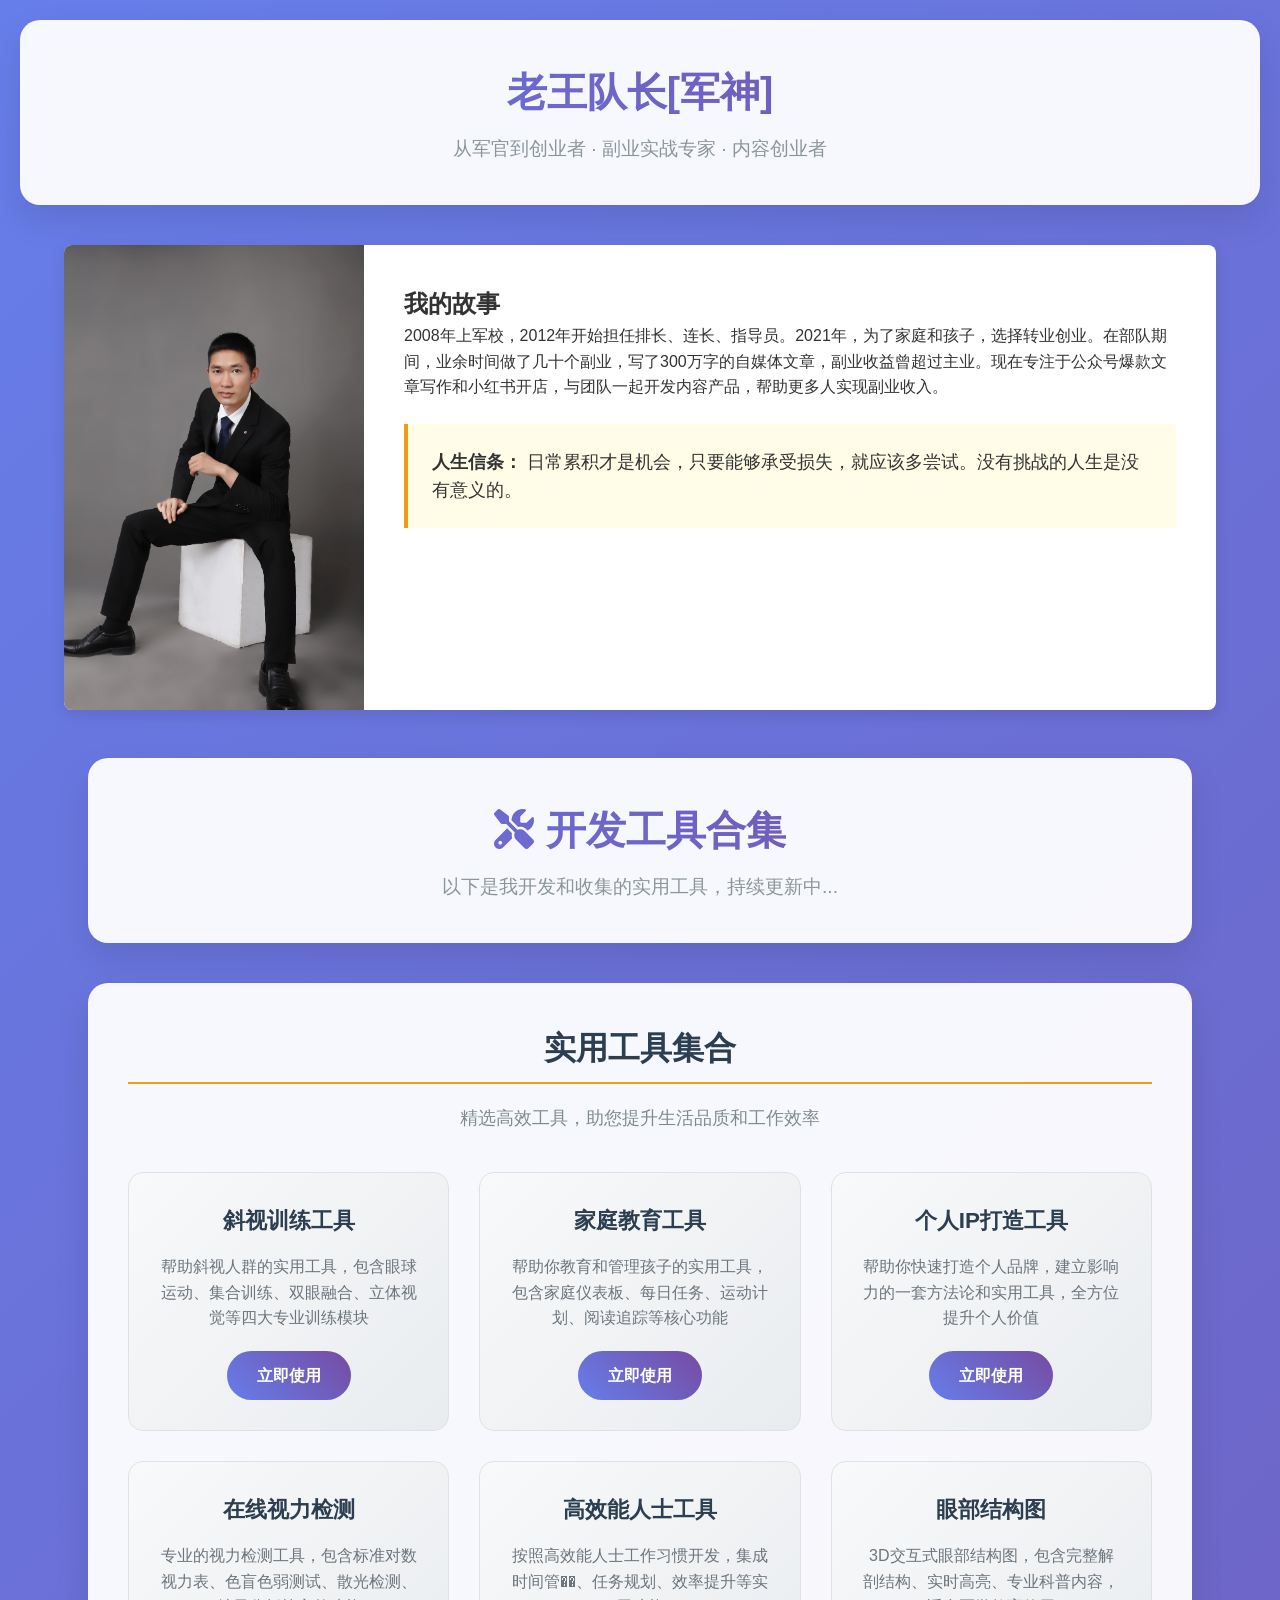
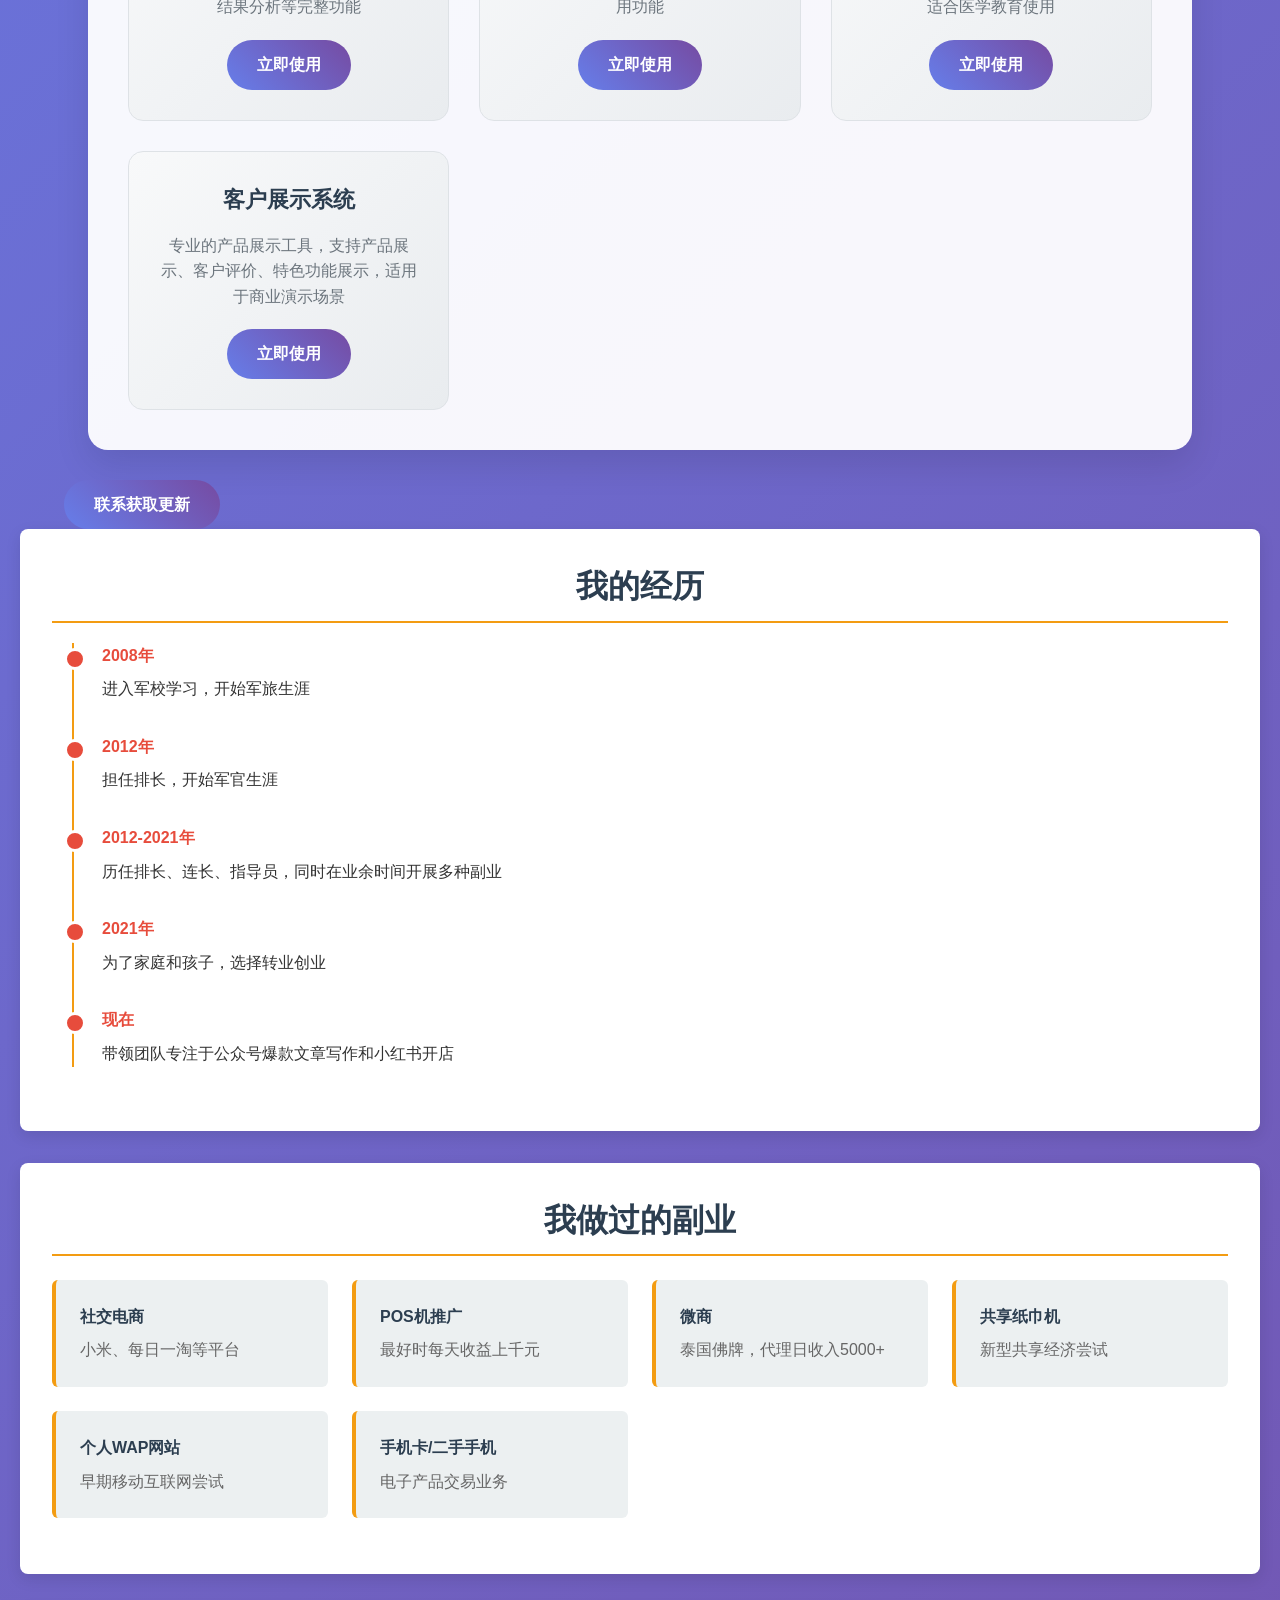
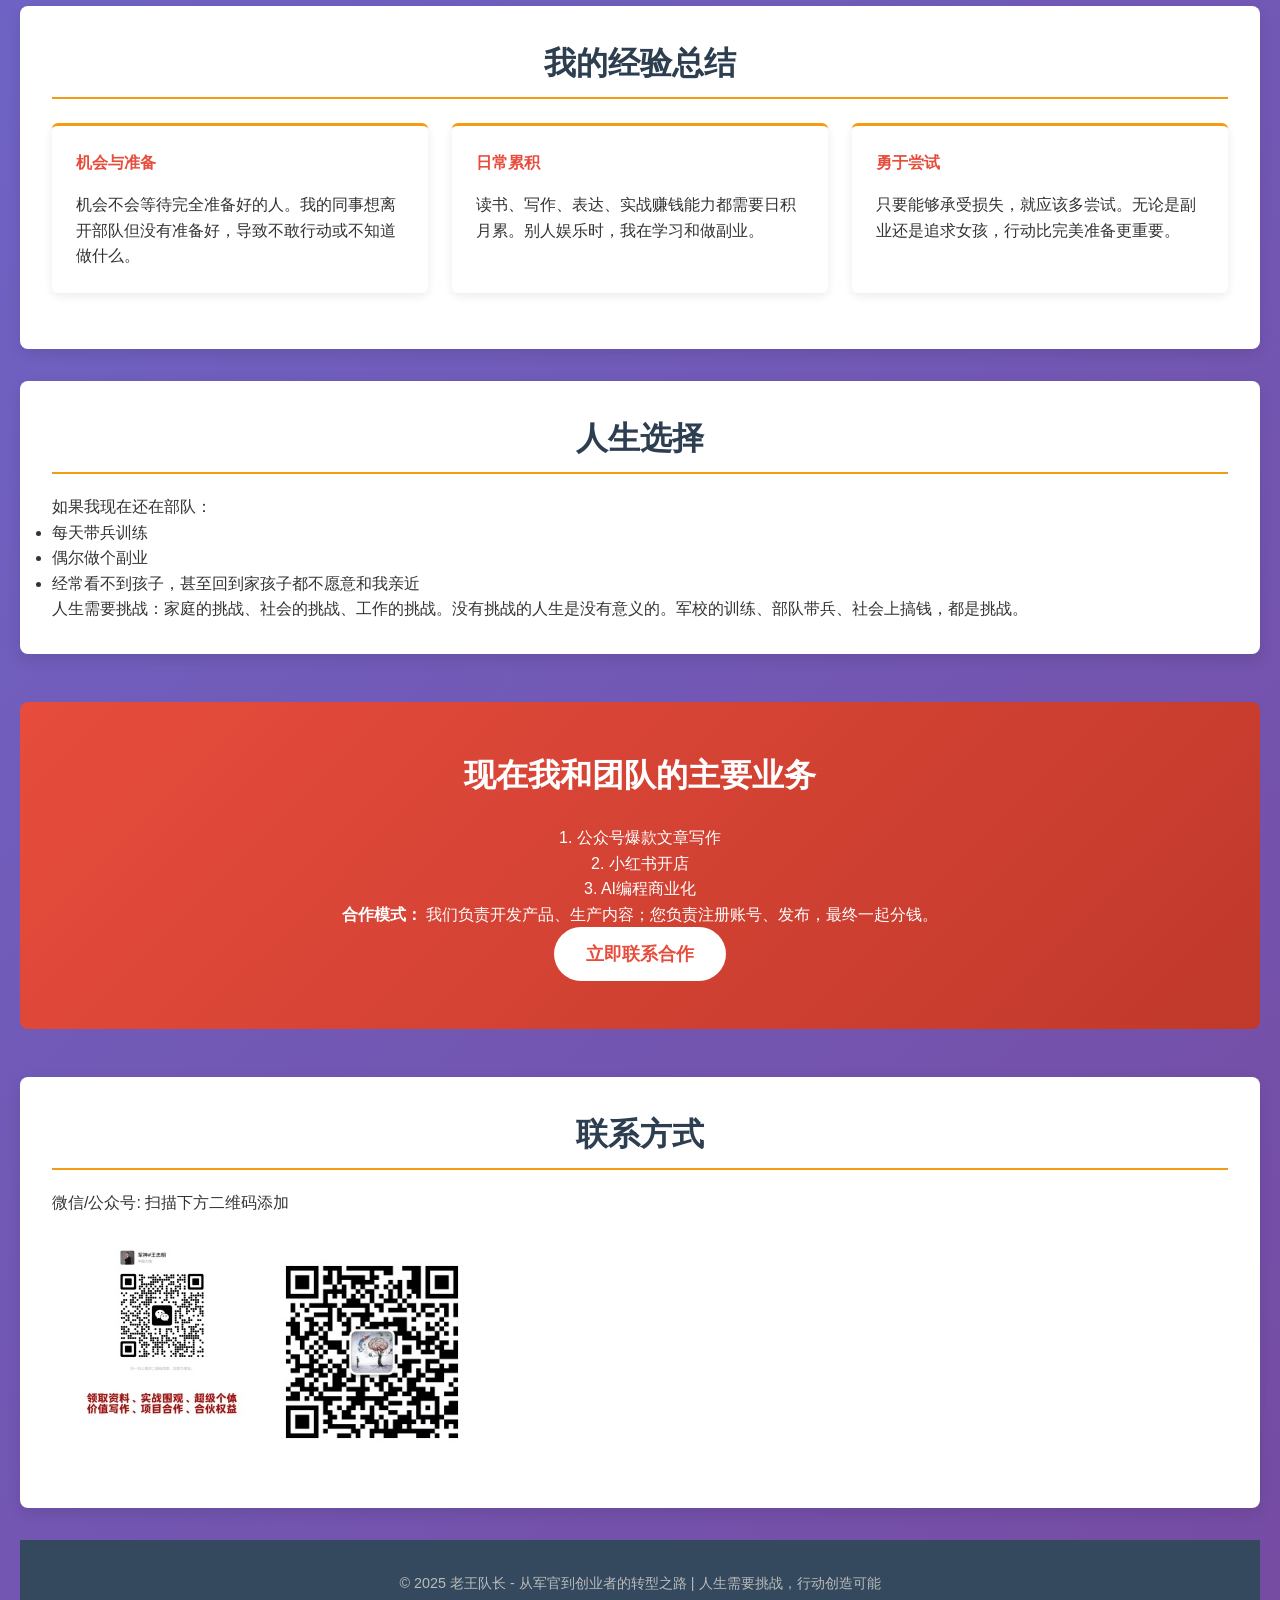
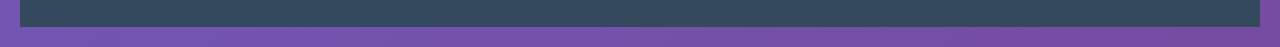
==== commit 58162ccc: "Update index.html" ====
--- a/index.html
+++ b/index.html
@@ -274,49 +274,259 @@
         </div>
 
         <!-- 新增工具合集栏目 -->
+       <!DOCTYPE html>
+<html lang="zh-CN">
+<head>
+    <meta charset="UTF-8">
+    <meta name="viewport" content="width=device-width, initial-scale=1.0">
+    <title>开发工具合集 - 实用工具集合</title>
+    <link href="https://cdnjs.cloudflare.com/ajax/libs/font-awesome/6.4.0/css/all.min.css" rel="stylesheet">
+    <style>
+        * {
+            margin: 0;
+            padding: 0;
+            box-sizing: border-box;
+        }
+
+        body {
+            font-family: 'Segoe UI', Tahoma, Geneva, Verdana, sans-serif;
+            background: linear-gradient(135deg, #667eea 0%, #764ba2 100%);
+            min-height: 100vh;
+            padding: 20px;
+        }
+
+        .container {
+            max-width: 1200px;
+            margin: 0 auto;
+        }
+
+        .header {
+            text-align: center;
+            background: rgba(255, 255, 255, 0.95);
+            backdrop-filter: blur(10px);
+            border-radius: 20px;
+            padding: 40px;
+            margin-bottom: 40px;
+            box-shadow: 0 15px 35px rgba(0, 0, 0, 0.1);
+        }
+
+        .header h1 {
+            color: #2c3e50;
+            font-size: 2.5em;
+            margin-bottom: 10px;
+            background: linear-gradient(45deg, #667eea, #764ba2);
+            -webkit-background-clip: text;
+            -webkit-text-fill-color: transparent;
+        }
+
+        .header p {
+            color: #7f8c8d;
+            font-size: 1.2em;
+        }
+
+        .tools-section {
+            background: rgba(255, 255, 255, 0.95);
+            border-radius: 20px;
+            padding: 40px;
+            box-shadow: 0 15px 35px rgba(0, 0, 0, 0.1);
+            margin-bottom: 30px;
+        }
+
+        .section-title {
+            color: #2c3e50;
+            font-size: 2em;
+            margin-bottom: 20px;
+            text-align: center;
+        }
+
+        .tools-section > p {
+            color: #7f8c8d;
+            font-size: 1.1em;
+            text-align: center;
+            margin-bottom: 40px;
+        }
+
+        .tools-grid {
+            display: grid;
+            grid-template-columns: repeat(auto-fit, minmax(300px, 1fr));
+            gap: 30px;
+            justify-items: center;
+        }
+
+        .tool-card {
+            background: linear-gradient(135deg, #f8f9fa, #e9ecef);
+            border-radius: 15px;
+            padding: 30px;
+            text-align: center;
+            transition: all 0.3s ease;
+            border: 1px solid #dee2e6;
+            width: 100%;
+            max-width: 350px;
+        }
+
+        .tool-card:hover {
+            transform: translateY(-10px);
+            box-shadow: 0 15px 30px rgba(0, 0, 0, 0.1);
+            background: linear-gradient(135deg, #667eea, #764ba2);
+            color: white;
+        }
+
+        .tool-card h4 {
+            color: #2c3e50;
+            font-size: 1.4em;
+            margin-bottom: 15px;
+            font-weight: 600;
+        }
+
+        .tool-card:hover h4 {
+            color: white;
+        }
+
+        .tool-card p {
+            color: #6c757d;
+            margin-bottom: 20px;
+            line-height: 1.6;
+            font-size: 1em;
+        }
+
+        .tool-card:hover p {
+            color: rgba(255, 255, 255, 0.9);
+        }
+
+        .tool-link {
+            display: inline-block;
+            background: linear-gradient(45deg, #667eea, #764ba2);
+            color: white;
+            padding: 12px 30px;
+            border-radius: 25px;
+            text-decoration: none;
+            font-weight: 600;
+            transition: all 0.3s ease;
+            border: none;
+            cursor: pointer;
+            font-size: 1em;
+        }
+
+        .tool-card:hover .tool-link {
+            background: white;
+            color: #667eea;
+            transform: scale(1.05);
+        }
+
+        .tool-link:hover {
+            transform: scale(1.1);
+            box-shadow: 0 8px 20px rgba(102, 126, 234, 0.3);
+        }
+
+        /* 响应式设计 */
+        @media (max-width: 768px) {
+            .tools-grid {
+                grid-template-columns: 1fr;
+                gap: 20px;
+            }
+            
+            .tool-card {
+                max-width: 100%;
+            }
+            
+            .header h1 {
+                font-size: 2em;
+            }
+            
+            .tools-section {
+                padding: 20px;
+            }
+        }
+
+        @media (min-width: 1200px) {
+            .tools-grid {
+                grid-template-columns: repeat(3, 1fr);
+            }
+        }
+
+        /* 动画效果 */
+        @keyframes fadeInUp {
+            from {
+                opacity: 0;
+                transform: translateY(30px);
+            }
+            to {
+                opacity: 1;
+                transform: translateY(0);
+            }
+        }
+
+        .tool-card {
+            animation: fadeInUp 0.6s ease forwards;
+        }
+
+        .tool-card:nth-child(1) { animation-delay: 0.1s; }
+        .tool-card:nth-child(2) { animation-delay: 0.2s; }
+        .tool-card:nth-child(3) { animation-delay: 0.3s; }
+        .tool-card:nth-child(4) { animation-delay: 0.4s; }
+        .tool-card:nth-child(5) { animation-delay: 0.5s; }
+        .tool-card:nth-child(6) { animation-delay: 0.6s; }
+        .tool-card:nth-child(7) { animation-delay: 0.7s; }
+    </style>
+</head>
+<body>
+    <div class="container">
+        <div class="header">
+            <h1><i class="fas fa-tools"></i> 开发工具合集</h1>
+            <p>以下是我开发和收集的实用工具，持续更新中...</p>
+        </div>
+
         <div class="tools-section">
-            <h2 class="section-title">开发工具合集</h2>
-            <p>以下是我开发和收集的实用工具，持续更新中...</p>
+            <h2 class="section-title">实用工具集合</h2>
+            <p>精选高效工具，助您提升生活品质和工作效率</p>
+            
             <div class="tools-grid">
                 <div class="tool-card">
                     <h4>斜视训练工具</h4>
-                    <p>帮助斜视人群的实用工具</p>
-                    <a href="xieshi.html" class="tool-link">立即使用</a>
-                </div>     
-            <div class="tools-grid">
+                    <p>帮助斜视人群的实用工具，包含眼球运动、集合训练、双眼融合、立体视觉等四大专业训练模块</p>
+                    <a href="斜视训练.html" class="tool-link">立即使用</a>
+                </div>
+
                 <div class="tool-card">
                     <h4>家庭教育工具</h4>
-                    <p>帮助你教育和管理孩子的实用工具</p>
-                    <a href="jiating.html" class="tool-link">立即使用</a>
-                </div>
-                       
-            
-            <div class="tools-grid">
+                    <p>帮助你教育和管理孩子的实用工具，包含家庭仪表板、每日任务、运动计划、阅读追踪等核心功能</p>
+                    <a href="家庭教育平台.html" class="tool-link">立即使用</a>
+                </div>
+
                 <div class="tool-card">
                     <h4>个人IP打造工具</h4>
-                    <p>帮助你快速打造个人品牌，建立影响力的一套方法论和实用工具</p>
-                    <a href="ger.html" class="tool-link">立即使用</a>
-                </div>
-                
+                    <p>帮助你快速打造个人品牌，建立影响力的一套方法论和实用工具，全方位提升个人价值</p>
+                    <a href="护眼博主.html" class="tool-link">立即使用</a>
+                </div>
+
                 <div class="tool-card">
-                    <h4>分贝测试工具</h4>
-                    <p>专业的音频分析工具，可用于环境噪音检测、声音质量评估等场景</p>
-                    <a href="fenbei.html" class="tool-link">立即使用</a>
-                </div>
-
-                   <div class="tool-card">
+                    <h4>在线视力检测</h4>
+                    <p>专业的视力检测工具，包含标准对数视力表、色盲色弱测试、散光检测、结果分析等完整功能</p>
+                    <a href="在线视力检测.html" class="tool-link">立即使用</a>
+                </div>
+
+                <div class="tool-card">
                     <h4>高效能人士工具</h4>
-                    <p>按照高效能人士工作习惯开发</p>
-                    <a href="qige.html" class="tool-link">立即使用</a>
-                </div>
-                 <div class="tool-card">
-                    <h4>心理测试90项</h4>
-                    <p>按照国际心理自测试标准开发</p>
-                    <a href="scl90.html" class="tool-link">立即使用</a>
-                </div>
+                    <p>按照高效能人士工作习惯开发，集成时间管��、任务规划、效率提升等实用功能</p>
+                    <a href="用眼监测系统.html" class="tool-link">立即使用</a>
+                </div>
+
                 <div class="tool-card">
-                    <h4>更多工具开发中</h4>
-                    <p>我们正在开发更多实用工具，敬请期待...</p>
+                    <h4>眼部结构图</h4>
+                    <p>3D交互式眼部结构图，包含完整解剖结构、实时高亮、专业科普内容，适合医学教育使用</p>
+                    <a href="眼部结构图.html" class="tool-link">立即使用</a>
+                </div>
+
+                <div class="tool-card">
+                    <h4>客户展示系统</h4>
+                    <p>专业的产品展示工具，支持产品展示、客户评价、特色功能展示，适用于商业演示场景</p>
+                    <a href="客户展示.html" class="tool-link">立即使用</a>
+                </div>
+            </div>
+        </div>
+    </div>
+</body>
+</html>
                     <a href="#contact" class="tool-link">联系获取更新</a>
                 </div>
             </div>
